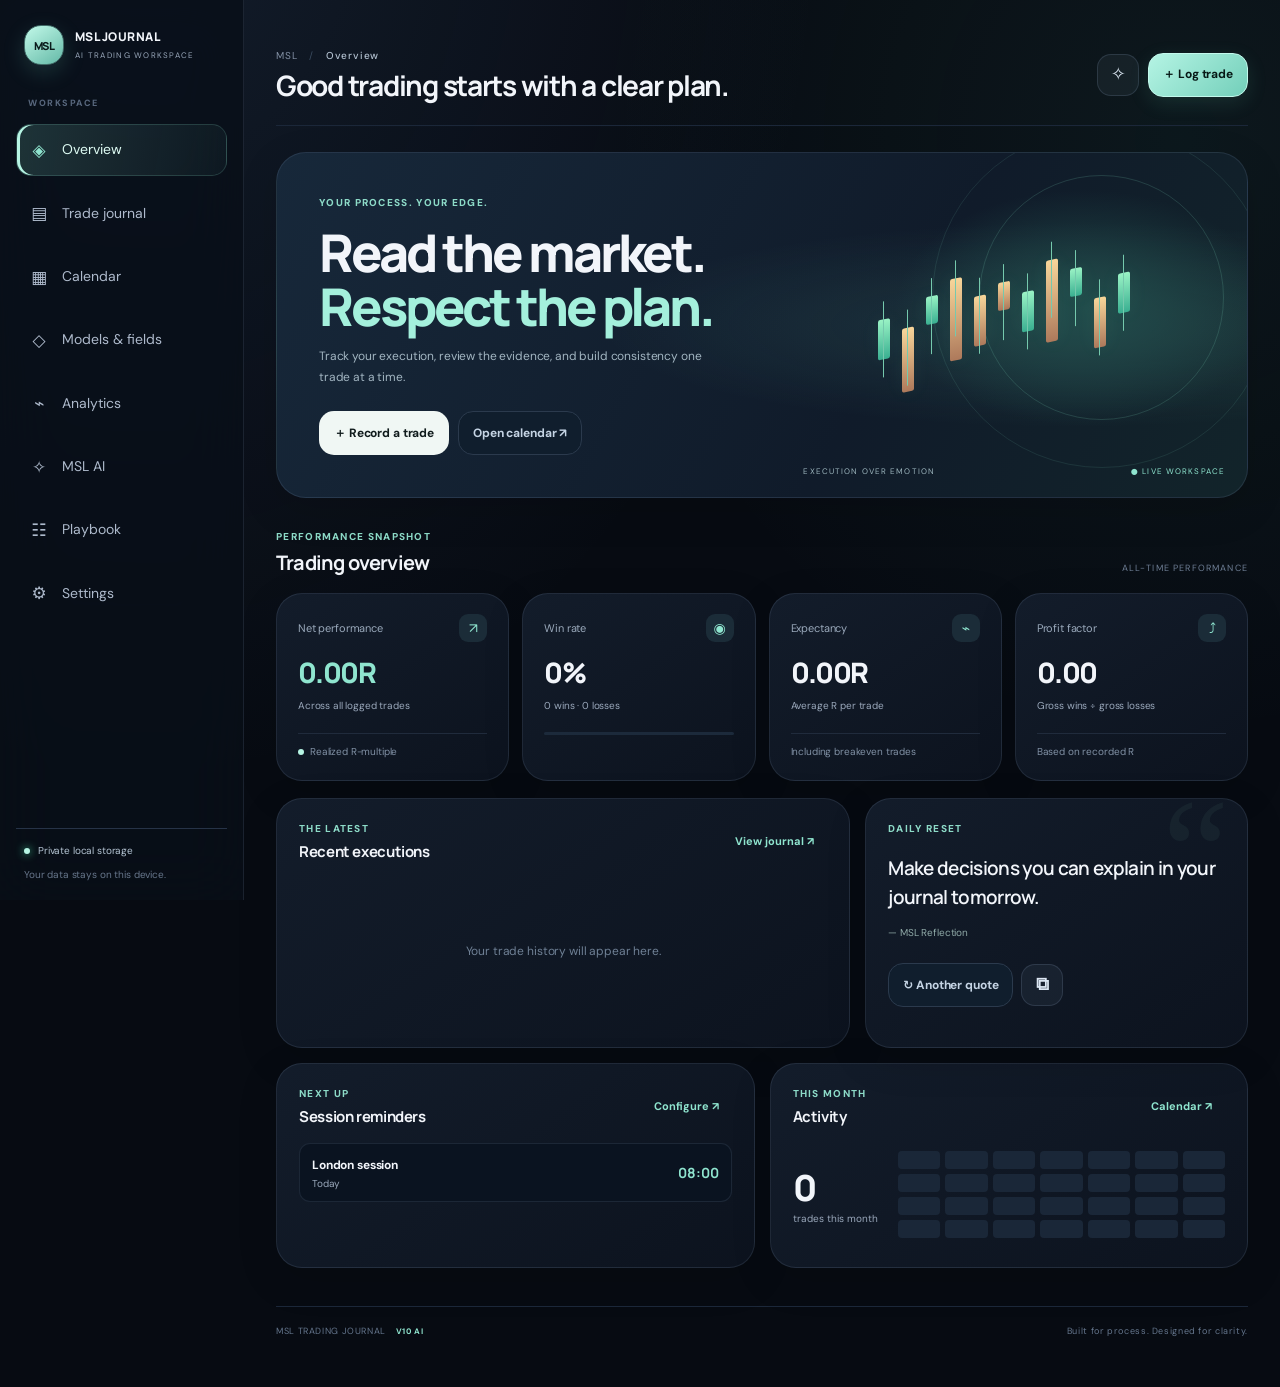
==== index.html @ 6a78cabe "Add files via upload" ====
<!doctype html><html lang="en"><head><meta charset="utf-8"><meta name="viewport" content="width=device-width,initial-scale=1,viewport-fit=cover"><meta name="theme-color" content="#080d18"><meta name="description" content="MSL Trading Journal V10 Premium — a private, local-first trading workspace with an optional AI coach."><link rel="manifest" href="manifest.webmanifest"><link rel="icon" href="assets/icon.svg"><link rel="stylesheet" href="styles.css"><title>MSL Trading Journal V10 Premium</title></head><body>
<div id="splash" class="splash"><div class="splash-logo">MSL<span>✦</span></div><div class="splash-line"></div><p>TRADING JOURNAL · V10 PREMIUM</p></div><div id="toast" class="toast"></div>
<div class="app-shell"><aside class="sidebar"><a class="brand" href="#dashboard"><span class="brand-icon">MSL</span><span><b>MSL JOURNAL</b><small>AI TRADING WORKSPACE</small></span></a><div class="side-label">WORKSPACE</div><nav id="nav"><button class="nav-item active" data-page="dashboard"><i>◈</i>Overview</button><button class="nav-item" data-page="journal"><i>▤</i>Trade journal</button><button class="nav-item" data-page="calendar"><i>▦</i>Calendar</button><button class="nav-item" data-page="models"><i>◇</i>Models & fields</button><button class="nav-item" data-page="analytics"><i>⌁</i>Analytics</button><button class="nav-item" data-page="ai"><i>✧</i>MSL AI</button><button class="nav-item" data-page="playbook"><i>☷</i>Playbook</button><button class="nav-item" data-page="settings"><i>⚙</i>Settings</button></nav><div class="sidebar-bottom"><div class="local-badge"><span></span> Private local storage</div><p>Your data stays on this device.</p></div></aside>
<main class="main"><header class="topbar"><div><div class="breadcrumb">MSL <span>/</span> <b id="crumb">Overview</b></div><h1 id="pageTitle">Good trading starts with a clear plan.</h1></div><div class="top-actions"><button class="icon-button" id="quoteButton" title="New quote">✧</button><button class="button primary" id="quickAdd">＋ <span>Log trade</span></button></div></header>
<section id="page-dashboard" class="page active"><div class="welcome-card"><div class="welcome-copy"><span class="kicker">YOUR PROCESS. YOUR EDGE.</span><h2>Read the market.<br><em>Respect the plan.</em></h2><p>Track your execution, review the evidence, and build consistency one trade at a time.</p><div class="welcome-actions"><button class="button light" id="heroAdd">＋ Record a trade</button><button class="button subtle" data-goto="calendar">Open calendar ↗</button></div></div><div class="welcome-art"><div class="orbit orbit-a"></div><div class="orbit orbit-b"></div><div class="candles"><i></i><i></i><i></i><i></i><i></i><i></i><i></i><i></i><i></i><i></i><i></i></div><div class="art-caption">EXECUTION OVER EMOTION <span>● LIVE WORKSPACE</span></div></div></div>
<div class="section-title"><div><span class="kicker">PERFORMANCE SNAPSHOT</span><h2>Trading overview</h2></div><span class="period-label" id="periodLabel">ALL-TIME PERFORMANCE</span></div><div class="stats-grid"><article class="stat-card"><div class="stat-top"><span>Net performance</span><span class="stat-icon">↗</span></div><strong id="netR">0.00R</strong><small id="netSub">Across all logged trades</small><div class="stat-foot"><span class="dot green"></span> Realized R-multiple</div></article><article class="stat-card"><div class="stat-top"><span>Win rate</span><span class="stat-icon">◉</span></div><strong id="winRate">0%</strong><small id="winSub">0 wins · 0 losses</small><div class="progress"><i id="winProgress"></i></div></article><article class="stat-card"><div class="stat-top"><span>Expectancy</span><span class="stat-icon">⌁</span></div><strong id="expectancy">0.00R</strong><small>Average R per trade</small><div class="stat-foot">Including breakeven trades</div></article><article class="stat-card"><div class="stat-top"><span>Profit factor</span><span class="stat-icon">⤴</span></div><strong id="profitFactor">0.00</strong><small>Gross wins ÷ gross losses</small><div class="stat-foot">Based on recorded R</div></article></div>
<div class="dashboard-grid"><article class="card recent-card"><div class="card-heading"><div><span class="kicker">THE LATEST</span><h3>Recent executions</h3></div><button class="text-button" data-goto="journal">View journal ↗</button></div><div id="recentTrades" class="recent-list empty-state">Your trade history will appear here.</div></article><article class="card quote-card"><div class="quote-glyph">“</div><span class="kicker">DAILY RESET</span><blockquote id="quoteText">Discipline is choosing what matters most over what feels good now.</blockquote><p id="quoteSource">— MSL Journal</p><div class="quote-controls"><button class="button subtle" id="nextQuote">↻ Another quote</button><button class="icon-button" id="copyQuote" title="Copy quote">⧉</button></div></article></div>
<div class="dashboard-grid lower-grid"><article class="card"><div class="card-heading"><div><span class="kicker">NEXT UP</span><h3>Session reminders</h3></div><button class="text-button" data-goto="settings">Configure ↗</button></div><div id="sessionPreview" class="session-preview"></div></article><article class="card"><div class="card-heading"><div><span class="kicker">THIS MONTH</span><h3>Activity</h3></div><button class="text-button" data-goto="calendar">Calendar ↗</button></div><div id="monthActivity" class="month-activity"></div></article></div></section>
<section id="page-journal" class="page"><div class="page-intro"><div><span class="kicker">TRADE DATABASE</span><h2>Trade journal</h2><p>Every execution is evidence. Capture the setup, process, and outcome.</p></div><button class="button primary" id="newTrade">＋ New trade</button></div><div class="toolbar"><div class="search-box">⌕ <input id="searchTrades" placeholder="Search symbol, setup, notes…"></div><select id="filterResult"><option value="">All outcomes</option><option>Win</option><option>Loss</option><option>BE</option></select><select id="filterSetup"><option value="">All setups</option><option>Reversal</option><option>Continuation</option></select><button class="button secondary" id="exportBtn">⇩ Export</button></div><div class="table-shell"><table><thead><tr><th>Date</th><th>Symbol</th><th>Side</th><th>Setup</th><th>Session</th><th>Outcome</th><th>R multiple</th><th></th></tr></thead><tbody id="tradeRows"></tbody></table><div id="journalEmpty" class="empty-block hidden"><div>▤</div><h3>No trades found</h3><p>Log your first trade or adjust your filters.</p></div></div></section>
<section id="page-calendar" class="page"><div class="page-intro"><div><span class="kicker">CONSISTENCY TRACKER</span><h2>Trading calendar</h2><p>Tap any date to review its trades or add a new entry.</p></div><button class="button primary" id="calendarAdd">＋ Add trade</button></div><div class="calendar-layout"><article class="card calendar-card"><div class="calendar-top"><button class="icon-button" id="prevMonth">‹</button><div><h3 id="calendarMonth">Month Year</h3><button class="text-button" id="todayBtn">Jump to today</button></div><button class="icon-button" id="nextMonth">›</button></div><div class="calendar-grid weekdays"><span>MON</span><span>TUE</span><span>WED</span><span>THU</span><span>FRI</span><span>SAT</span><span>SUN</span></div><div id="calendarDays" class="calendar-grid days"></div><div class="calendar-legend"><span><i class="legend-dot green"></i> Profitable day</span><span><i class="legend-dot red"></i> Losing day</span><span><i class="legend-dot blue"></i> Trade logged</span></div></article><article class="card selected-day-card"><span class="kicker">DAY REVIEW</span><h3 id="selectedDateTitle">Select a date</h3><p class="muted" id="selectedDateSummary">Choose a day on the calendar to see activity.</p><div id="dayTrades" class="day-trades"></div><button class="button secondary full" id="addSelectedDate">＋ Log trade for this day</button></article></div></section>
<section id="page-models" class="page"><div class="page-intro"><div><span class="kicker">YOUR RULES, YOUR WAY</span><h2>Models & custom fields</h2><p>Build trading models and define exactly what you want to record in every journal entry.</p></div><button class="button primary" id="newModel">＋ New model</button></div><div class="two-col"><article class="card"><div class="card-heading"><div><span class="kicker">EXECUTION FRAMEWORKS</span><h3>My models</h3></div></div><div id="modelsList" class="models-list"></div></article><article class="card"><div class="card-heading"><div><span class="kicker">JOURNAL BUILDER</span><h3>Custom properties</h3></div><button class="button secondary" id="addField">＋ Add field</button></div><p class="muted">Create properties such as liquidity sweep, entry model, displacement, MSS, or any metric you track. Choose text, number, or both.</p><div id="customFields" class="custom-fields"></div><div class="builder-note">Changes appear in the trade form. Existing custom values are kept with their trade.</div></article></div></section>
<section id="page-analytics" class="page"><div class="page-intro"><div><span class="kicker">MEASURE THE EDGE</span><h2>Performance analytics</h2><p>Review results by setup and liquidity condition. Journal data is only as reliable as the inputs.</p></div></div><div class="stats-grid analytics-grid"><article class="stat-card"><span>Trades logged</span><strong id="aTrades">0</strong><small>Total sample size</small></article><article class="stat-card"><span>Average winner</span><strong id="aAvgWin">0.00R</strong><small>Winning trades only</small></article><article class="stat-card"><span>Average loser</span><strong id="aAvgLoss">0.00R</strong><small>Losses only</small></article><article class="stat-card"><span>Best session</span><strong id="aBestSession">—</strong><small>By net R</small></article></div><div class="two-col"><article class="card"><div class="card-heading"><h3>Net R by setup</h3></div><div id="setupPerformance" class="metrics"></div></article><article class="card"><div class="card-heading"><h3>Net R by session</h3></div><div id="sessionPerformance" class="metrics"></div></article></div><article class="card"><div class="card-heading"><h3>Recent trade outcomes</h3></div><div id="outcomeBars" class="outcome-bars"></div></article></section>
<section id="page-ai" class="page"><div class="page-intro"><div><span class="kicker">YOUR PERSONAL TRADING INTELLIGENCE</span><h2>MSL AI Studio</h2><p>Ask questions about your recorded trades, process, and liquidity-trading rules.</p></div><span class="ai-status" id="aiStatus">AI setup required</span></div><div class="ai-layout"><article class="card ai-chat-card"><div class="ai-fullscreen-banner"><span><b>MSL AI Workspace</b><small>Full-screen AI workspace · Tap × or press Esc to exit</small></span><button class="icon-button" id="aiExitFullscreen" type="button" aria-label="Exit full screen">×</button></div><div class="ai-chat-head"><div class="ai-avatar">MSL<span>AI</span></div><div><h3>Trading intelligence</h3><p class="muted">Journal-aware · Liquidity methodology · Evidence-first</p></div><div class="ai-head-actions"><button class="text-button" id="clearAiChat">Clear chat</button><button class="button secondary ai-fullscreen-toggle" id="aiFullscreen" type="button" aria-pressed="false">⛶ Open full screen</button></div></div><div id="aiMessages" class="ai-messages"><div class="ai-message assistant"><b>MSL AI</b><p>I can review your recorded trades, look for recurring execution patterns, and help you assess whether your journal matches your playbook. I will distinguish evidence from assumptions and will not promise profitable trades.</p></div></div><div class="ai-suggestions"><button class="ai-prompt">Analyze my trading performance</button><button class="ai-prompt">Review my liquidity setups</button><button class="ai-prompt">Find my recurring mistakes</button><button class="ai-prompt">Create my weekly review</button></div><form id="aiForm" class="ai-composer"><textarea id="aiInput" rows="2" maxlength="2500" placeholder="Ask MSL AI about your trading journal…" required></textarea><button class="button primary" id="aiSend" type="submit">Send ↗</button></form><p class="helper-text">Your trade records are sent to the configured AI service only when you submit a question. Avoid including passwords, account credentials, or other sensitive information.</p></article><aside class="card ai-side-card"><span class="kicker">YOUR DATA</span><h3>Journal context</h3><div class="ai-context-stat"><span>Recorded trades</span><b id="aiTradeCount">0</b></div><div class="ai-context-stat"><span>Reversal trades</span><b id="aiReversalCount">0</b></div><div class="ai-context-stat"><span>Continuation trades</span><b id="aiContinuationCount">0</b></div><div class="ai-context-stat"><span>Playbook</span><b id="aiPlaybookStatus">Not defined</b></div><div class="divider"></div><span class="kicker">QUICK ANALYSIS</span><button class="button secondary full ai-action" data-ai-action="weekly">Generate weekly review</button><button class="button secondary full ai-action" data-ai-action="rules">Check rule adherence</button><button class="button secondary full ai-action" data-ai-action="sessions">Compare sessions</button><div class="ai-notice"><b>Important</b><p>AI insights are based on what you recorded and can be wrong. Use them for review and education, not as guaranteed trade signals or financial advice.</p></div></aside></div></section><section id="page-playbook" class="page"><div class="page-intro"><div><span class="kicker">THE RULES YOU FOLLOW</span><h2>Trading playbook</h2><p>Keep your decision framework visible before the next setup appears.</p></div><button class="button primary" id="savePlaybook">Save playbook</button></div><article class="card playbook-card"><label>Core model<textarea id="pbCore" placeholder="Liquidity sweep → displacement → MSS → retracement → execution → next meaningful liquidity."></textarea></label><div class="two-col"><label>Reversal rules<textarea id="pbRev" placeholder="Conditions that must be true before a reversal entry."></textarea></label><label>Continuation rules<textarea id="pbCont" placeholder="Trend context, pullback zone, required sweep and confirmation."></textarea></label></div><div class="two-col"><label>Entry filters<textarea id="pbEntry" placeholder="Premium/discount, OB/FVG, session, confluence…"></textarea></label><label>Invalidation & targets<textarea id="pbRisk" placeholder="Invalidation level, risk, liquidity target and exit rules."></textarea></label></div></article></section>
<section id="page-settings" class="page"><div class="page-intro"><div><span class="kicker">PERSONAL WORKSPACE</span><h2>Settings & reminders</h2><p>Customize session times, notifications, appearance, and your local data.</p></div></div><div class="settings-grid"><article class="card"><div class="card-heading"><div><span class="kicker">SESSION ALARMS</span><h3>Market session reminders</h3></div><span class="setting-icon">◷</span></div><p class="muted">Set the time you personally use for each session. Times use your device's local timezone.</p><div id="alarmSettings" class="alarm-settings"></div><div class="settings-actions"><button class="button primary" id="saveAlarms">Save session times</button><button class="button secondary" id="enableNotifications">Enable notifications</button></div><p class="helper-text" id="notificationStatus">Notifications are not enabled.</p><div class="divider"></div><label>Quote reminder frequency<select id="quoteFrequency"><option value="30">Every 30 minutes while open</option><option value="60">Every hour while open</option><option value="120">Every 2 hours while open</option><option value="240">Every 4 hours while open</option><option value="0">Only at session alarms</option></select></label><label class="toggle-row"><span><b>Motivational quote notifications</b><small>Bible verses and life / discipline quotes</small></span><input type="checkbox" id="quoteNotifications"></label><p class="helper-text">The app includes a pool of 100+ quotes. To avoid flooding your phone, notifications are controlled by your frequency setting, not sent 100 times per day.</p></article><article class="card"><div class="card-heading"><div><span class="kicker">DATA CONTROL</span><h3>Backup & privacy</h3></div><span class="setting-icon">⬡</span></div><div class="privacy-banner"><b>Local-first by design</b><p>Your journal is saved in this browser on this device. There is no Supabase connection, account, or login in V10.</p></div><button class="button secondary full spaced" id="backupBtn">⇩ Download full backup</button><label class="button secondary full import-button">⇧ Restore from backup<input type="file" id="restoreFile" accept="application/json"></label><button class="button secondary full spaced" id="requestPersistent">Protect local storage</button><div class="divider"></div><label>Display name<input id="displayName" placeholder="Trader"></label><label>Default market<input id="defaultMarket" placeholder="Forex / Crypto / Metals"></label><button class="button primary" id="saveProfile">Save preferences</button><div class="divider"></div><button class="button danger full" id="clearData">Clear all journal data</button><p class="helper-text">Clearing data is permanent. Download a backup first if you need to keep your history.</p></article></div></section>
<footer class="footer"><span>MSL TRADING JOURNAL <b>V10 AI</b></span><span>Built for process. Designed for clarity.</span></footer></main></div>
<div id="tradeModal" class="modal hidden"><div class="modal-panel modal-wide"><div class="modal-head"><div><span class="kicker">EXECUTION RECORD</span><h2 id="tradeModalTitle">Log a trade</h2></div><button class="icon-button close-modal">×</button></div><form id="tradeForm"><input type="hidden" id="tradeId"><div class="form-grid"><label>Date & time<input type="datetime-local" id="tDate" required></label><label>Symbol / pair<input id="tPair" placeholder="EURUSD, XAUUSD, ETHUSDT" required></label><label>Direction<select id="tDirection"><option>Long</option><option>Short</option></select></label><label>Setup type<select id="tSetup"><option>Reversal</option><option>Continuation</option><option>Breakout</option><option>Other</option></select></label><label>Session<select id="tSession"><option>London</option><option>New York</option><option>Asia</option><option>Overlap</option><option>Other</option></select></label><label>Outcome<select id="tResult"><option>Win</option><option>Loss</option><option>BE</option></select></label><label>R multiple<input type="number" id="tR" step="0.01" value="0" required></label><label>Risk (R)<input type="number" id="tRisk" step="0.1" min="0" value="1"></label><label class="span2">Model used<input id="tModel" placeholder="e.g. London liquidity reversal"></label><div id="customTradeFields" class="custom-trade-fields span2"></div><label class="span2">Trade screenshot / chart image<input type="file" id="tImageFile" accept="image/*" capture="environment"><small>Choose an image from your phone. Large images are resized before saving.</small></label><div id="imagePreview" class="image-preview span2"></div><label class="span2">Execution notes<textarea id="tNotes" placeholder="Why this setup? What confirmed it? What did you learn?"></textarea></label><div class="form-actions span2"><button type="button" class="button secondary close-modal">Cancel</button><button class="button primary">Save trade</button></div></div></form></div></div>
<div id="modelModal" class="modal hidden"><div class="modal-panel"><div class="modal-head"><div><span class="kicker">MODEL BUILDER</span><h2 id="modelModalTitle">New model</h2></div><button class="icon-button close-model">×</button></div><form id="modelForm" class="form-grid"><input type="hidden" id="modelId"><label>Name<input id="modelName" required placeholder="London liquidity reversal"></label><label>Type<select id="modelType"><option>Reversal</option><option>Continuation</option><option>Both</option></select></label><label class="span2">Entry conditions<textarea id="modelEntry" placeholder="Sweep, displacement, MSS, retracement…"></textarea></label><label class="span2">Risk & targets<textarea id="modelRisk" placeholder="Invalidation and next meaningful liquidity."></textarea></label><div class="form-actions span2"><button type="button" class="button secondary close-model">Cancel</button><button class="button primary">Save model</button></div></form></div></div>
<div id="fieldModal" class="modal hidden"><div class="modal-panel"><div class="modal-head"><div><span class="kicker">PROPERTY DESIGNER</span><h2 id="fieldModalTitle">Create property</h2></div><button class="icon-button close-field">×</button></div><form id="fieldForm" class="form-grid"><input type="hidden" id="fieldId"><label class="span2">Property name<input id="fieldName" required placeholder="Liquidity sweep"></label><label>Input type<select id="fieldType"><option value="text">Text</option><option value="number">Number</option><option value="both">Text + number</option></select></label><label>Required<select id="fieldRequired"><option value="no">Optional</option><option value="yes">Required</option></select></label><label class="span2">Hint / example<input id="fieldHint" placeholder="e.g. PDL, PDH, BSL, SSL"></label><label class="span2">Options (optional, comma-separated)<input id="fieldOptions" placeholder="PDH, PDL, BSL, SSL"></label><div class="form-actions span2"><button type="button" class="button secondary close-field">Cancel</button><button class="button primary">Save property</button></div></form></div></div>
<script src="app.js"></script></body></html>
---- styles.css ----
@import url('https://fonts.googleapis.com/css2?family=DM+Sans:wght@400;500;600;700&family=Manrope:wght@400;500;600;700;800&display=swap');
:root{--bg:#080d18;--panel:#0e1524;--panel2:#111c2d;--line:#202c40;--text:#eef3fb;--muted:#8795aa;--mint:#8df0c0;--mint2:#47dca0;--blue:#8ebeff;--red:#ff8294;--amber:#f5cc79;--r:18px}*{box-sizing:border-box}html{scroll-behavior:smooth}body{margin:0;background:radial-gradient(ellipse at 65% -20%,#1b3450 0,transparent 34%),var(--bg);color:var(--text);font:14px/1.55 'DM Sans',system-ui,sans-serif}button,input,select,textarea{font:inherit}button{cursor:pointer}button:focus-visible,input:focus-visible,select:focus-visible,textarea:focus-visible{outline:2px solid var(--mint);outline-offset:2px}.hidden{display:none!important}.muted,small,.helper-text{color:var(--muted)}.kicker{display:block;font-size:10px;letter-spacing:.17em;color:var(--mint);font-weight:800}.splash{position:fixed;inset:0;z-index:100;background:#080d18;display:flex;align-items:center;justify-content:center;flex-direction:column;transition:opacity .55s,visibility .55s}.splash.done{opacity:0;visibility:hidden}.splash-logo{font:800 36px Manrope,sans-serif;letter-spacing:-.09em;animation:rise .8s ease both}.splash-logo span{color:var(--mint);font-size:17px;vertical-align:top;margin-left:5px}.splash-line{width:140px;height:2px;background:#1d2c40;margin:22px 0;overflow:hidden}.splash-line:after{content:'';display:block;height:100%;width:45%;background:var(--mint);animation:loadline 1.2s ease-in-out infinite}.splash p{font-size:9px;letter-spacing:.22em;color:var(--muted)}@keyframes rise{from{opacity:0;transform:translateY(12px);letter-spacing:.08em}to{opacity:1;transform:none}}@keyframes loadline{from{transform:translateX(-110%)}to{transform:translateX(330%)}}.app-shell{min-height:100vh}.sidebar{position:fixed;inset:0 auto 0 0;width:244px;padding:25px 16px 18px;background:#090f1b;border-right:1px solid #1a2638;display:flex;flex-direction:column;z-index:20}.brand{display:flex;align-items:center;gap:11px;padding:0 8px 32px;color:inherit;text-decoration:none}.brand-icon{height:40px;width:40px;border:1px solid #426c68;border-radius:13px;display:grid;place-items:center;font:800 11px Manrope;letter-spacing:-.06em;color:var(--mint);background:linear-gradient(145deg,#1b3437,#0b1924);box-shadow:0 5px 25px #65dcb215}.brand b{font:800 12px Manrope;letter-spacing:.04em;display:block}.brand small{display:block;font-size:8px;letter-spacing:.16em;margin-top:4px}.side-label{font-size:9px;letter-spacing:.17em;color:#58677d;padding:0 12px 10px;font-weight:800}nav{display:grid;gap:5px}.nav-item{border:1px solid transparent;background:none;color:#8e9bb0;display:flex;align-items:center;gap:13px;text-align:left;padding:12px;border-radius:12px;transition:.2s}.nav-item i{font-style:normal;font-size:17px;width:20px;text-align:center}.nav-item:hover{background:#111d2d;color:#eaf5f3}.nav-item.active{background:linear-gradient(100deg,#172b31,#121f2e);border-color:#2a4549;color:var(--mint);box-shadow:inset 3px 0 var(--mint2)}.sidebar-bottom{margin-top:auto;padding:14px 8px 0;border-top:1px solid var(--line)}.local-badge{display:flex;align-items:center;gap:8px;font-size:10px;color:#b6c6d5}.local-badge span{width:6px;height:6px;background:var(--mint2);border-radius:50%;box-shadow:0 0 9px #47dca0}.sidebar-bottom p{font-size:10px;color:#68778c;margin:8px 0 0}.main{margin-left:244px;padding:0 32px 30px;max-width:1700px}.topbar{min-height:102px;display:flex;align-items:center;justify-content:space-between;gap:15px;border-bottom:1px solid #1b2739;margin-bottom:26px}.breadcrumb{font-size:10px;color:#6d7c91;letter-spacing:.08em;margin-bottom:6px}.breadcrumb span{padding:0 8px;color:#3b4c61}.breadcrumb b{color:#b4c2d1;font-weight:500}.topbar h1{font:700 19px Manrope;margin:0;letter-spacing:-.035em}.top-actions{display:flex;gap:9px;align-items:center}.button,.icon-button,.text-button{border:1px solid transparent;border-radius:11px;padding:10px 14px;font-weight:700;font-size:12px;transition:transform .15s,border-color .15s,background .15s}.button:hover,.icon-button:hover{transform:translateY(-1px)}.primary{background:var(--mint);color:#071610;box-shadow:0 5px 20px #8df0c014}.primary:hover{background:#a5f5d0}.secondary{background:#121e2e;border-color:#29374c;color:#d9e4f0}.secondary:hover,.subtle:hover{border-color:#536a80}.light{background:#f0f7f4;color:#101b1c}.subtle{background:#101e2d;color:#c5d4e4;border-color:#2b3a4d}.danger{background:#351923;border-color:#63303c;color:#ff9eab}.icon-button{width:39px;height:39px;padding:0;background:#111b2b;border-color:#263448;color:#dce7f3;font-size:18px}.full{width:100%}.page{display:none;animation:pageIn .3s ease}.page.active{display:block}@keyframes pageIn{from{opacity:.5;transform:translateY(4px)}to{opacity:1;transform:none}}.welcome-card{min-height:284px;border:1px solid #2b414b;border-radius:24px;overflow:hidden;background:linear-gradient(110deg,#132b31 0%,#12202e 53%,#111a29 100%);display:flex;position:relative;margin-bottom:31px}.welcome-copy{position:relative;z-index:2;padding:31px 35px;width:57%}.welcome-copy h2{font:800 clamp(26px,3vw,39px)/1.13 Manrope;letter-spacing:-.06em;margin:15px 0 12px}.welcome-copy h2 em{font-style:normal;color:var(--mint)}.welcome-copy p{max-width:400px;color:#a2b5c1;font-size:12px;line-height:1.8}.welcome-actions{display:flex;gap:9px;margin-top:22px}.welcome-art{position:absolute;inset:0 0 0 52%;overflow:hidden;background:radial-gradient(ellipse at 65% 45%,#214c4b 0,transparent 44%)}.orbit{position:absolute;border:1px solid #81ddc01b;border-radius:50%;width:340px;height:340px;right:-25px;top:-25px}.orbit-b{width:245px;height:245px;top:22px;right:23px;border-color:#81ddc02c}.candles{position:absolute;inset:20px 20px 38px 0;display:flex;align-items:center;justify-content:center;gap:12px;transform:skewY(-11deg)}.candles i{display:block;width:12px;height:40px;background:linear-gradient(#9af3c5,#3aaf91);position:relative;border-radius:2px;box-shadow:0 0 20px #8df0c011}.candles i:before{content:'';position:absolute;left:5px;top:-18px;width:1px;height:76px;background:#75c9ad}.candles i:nth-child(2n){height:64px;transform:translateY(25px);background:linear-gradient(#f8d69a,#ad795b)}.candles i:nth-child(3n){height:28px;transform:translateY(-20px)}.candles i:nth-child(4n){height:82px;transform:translateY(-6px)}.candles i:nth-child(5n){height:50px;background:linear-gradient(#f8d69a,#ad795b)}.art-caption{position:absolute;bottom:19px;left:22px;right:22px;font-size:8px;letter-spacing:.14em;color:#9cb5bd;display:flex;justify-content:space-between}.art-caption span{color:var(--mint)}.section-title,.page-intro{display:flex;align-items:end;justify-content:space-between;gap:15px;margin-bottom:17px}.section-title h2,.page-intro h2{font:700 20px Manrope;letter-spacing:-.04em;margin:5px 0 0}.period-label{font-size:9px;letter-spacing:.13em;color:#6e7e94}.stats-grid{display:grid;grid-template-columns:repeat(4,minmax(0,1fr));gap:13px;margin-bottom:17px}.stat-card,.card{border:1px solid #202d40;background:linear-gradient(150deg,#101929,#0d1523);border-radius:var(--r)}.stat-card{padding:17px 18px;min-width:0}.stat-top{display:flex;justify-content:space-between;align-items:center;color:#9aa9bb;font-size:11px}.stat-icon{width:28px;height:28px;display:grid;place-items:center;border-radius:9px;background:#1b2c38;color:var(--mint);font-size:14px}.stat-card>strong{display:block;font:800 28px Manrope;letter-spacing:-.05em;margin:11px 0 3px;overflow:hidden;text-overflow:ellipsis}.stat-card small{font-size:10px}.stat-foot{margin-top:17px;padding-top:10px;border-top:1px solid #202b3c;color:#8191a5;font-size:10px;display:flex;align-items:center;gap:6px}.dot,.legend-dot{display:inline-block;width:6px;height:6px;border-radius:50%}.green{background:var(--mint2)}.red{background:var(--red)}.blue{background:var(--blue)}.progress{height:3px;background:#1c2a3b;border-radius:10px;margin-top:16px}.progress i{display:block;height:100%;width:0;background:var(--mint2);border-radius:10px}.dashboard-grid{display:grid;grid-template-columns:1.2fr .8fr;gap:15px;margin-bottom:15px}.lower-grid{grid-template-columns:1fr 1fr}.card{padding:20px;min-width:0}.card-heading{display:flex;align-items:center;justify-content:space-between;gap:10px;margin-bottom:16px}.card-heading h3,.card h3{font:700 15px Manrope;margin:5px 0 0;letter-spacing:-.025em}.text-button{padding:6px 0;background:none;color:var(--mint);font-size:11px}.recent-list{display:grid;gap:7px}.trade-mini{display:grid;grid-template-columns:1.1fr .8fr .7fr .55fr;align-items:center;gap:7px;padding:11px;background:#0a1320;border:1px solid #1a2738;border-radius:11px;font-size:11px}.trade-mini b{font-size:12px}.trade-mini small{font-size:10px}.win-text{color:var(--mint)}.loss-text{color:var(--red)}.be-text{color:var(--amber)}.empty-state{color:#6f8095;text-align:center;padding:32px 12px;font-size:12px}.quote-card{position:relative;overflow:hidden;background:radial-gradient(ellipse at 90% 5%,#2a4c3c 0,transparent 48%),linear-gradient(145deg,#142a2b,#101a29)}.quote-glyph{position:absolute;right:18px;top:-22px;font:150px Georgia;color:#8df0c00e;line-height:1}.quote-card blockquote{position:relative;font:600 19px/1.55 Manrope;letter-spacing:-.035em;margin:18px 0 12px;max-width:420px}.quote-card>p{font-size:10px;color:#8fa9a7}.quote-controls{display:flex;align-items:center;gap:8px;margin-top:23px}.session-preview{display:grid;gap:8px}.session-line{display:flex;align-items:center;justify-content:space-between;padding:10px 12px;border:1px solid #202c3e;background:#0a1320;border-radius:11px}.session-line b{font-size:12px}.session-line small{display:block;font-size:10px}.session-time{font:700 14px Manrope;color:var(--mint)}.month-activity{display:flex;align-items:center;gap:20px;min-height:102px}.activity-number{font:800 36px Manrope;letter-spacing:-.06em}.activity-number small{display:block;font:10px 'DM Sans';letter-spacing:0;color:var(--muted)}.activity-days{display:grid;grid-template-columns:repeat(7,1fr);gap:5px;flex:1}.activity-days i{height:18px;border-radius:4px;background:#1a2738}.activity-days i.has{background:#387f70}.activity-days i.positive{background:#70d6a5}.activity-days i.negative{background:#9e5364}.page-intro{align-items:center;margin:2px 0 22px}.page-intro p{font-size:12px;color:var(--muted);margin:6px 0 0}.toolbar{display:flex;gap:9px;margin-bottom:14px}.search-box{display:flex;align-items:center;gap:9px;padding:0 13px;flex:1;min-width:160px;background:#0e1725;border:1px solid #263347;border-radius:11px;color:#8292a8}.search-box input{background:transparent;border:0;outline:none;color:var(--text);padding:11px 0;min-width:0;width:100%}select,input,textarea{background:#0a1320;border:1px solid #263449;border-radius:10px;padding:10px 11px;color:var(--text);min-width:0}select{font-size:11px}.table-shell{background:#0e1624;border:1px solid #202d40;border-radius:15px;overflow:auto}table{width:100%;border-collapse:collapse;min-width:760px}th,td{text-align:left;padding:14px 15px;border-bottom:1px solid #1d293b;font-size:11px;white-space:nowrap}th{color:#77889e;text-transform:uppercase;letter-spacing:.1em;font-size:9px;font-weight:800}td{color:#c4d0df}tbody tr:last-child td{border-bottom:0}tbody tr:hover{background:#111e2e}.pill{display:inline-flex;align-items:center;padding:4px 8px;border-radius:7px;background:#152739;color:#c1d7ed;font-size:10px}.pill.win{background:#143329;color:var(--mint)}.pill.loss{background:#351c27;color:var(--red)}.pill.be{background:#302a1b;color:var(--amber)}.row-actions{display:flex;gap:6px}.mini-action{border:1px solid #2b3a50;background:#101d2d;color:#cbd8e7;border-radius:7px;padding:5px 8px;font-size:10px}.mini-action.delete{color:#ff98a7}.empty-block{text-align:center;padding:50px 15px;color:var(--muted)}.empty-block>div{font-size:27px;color:#718ba0}.empty-block h3{color:var(--text);margin:7px}.calendar-layout{display:grid;grid-template-columns:minmax(0,1.45fr) minmax(250px,.65fr);gap:15px}.calendar-top{display:flex;align-items:center;justify-content:space-between;text-align:center;margin-bottom:20px}.calendar-top h3{margin:0 0 4px;font:700 18px Manrope}.calendar-grid{display:grid;grid-template-columns:repeat(7,minmax(0,1fr));gap:5px}.weekdays{margin-bottom:8px}.weekdays span{text-align:center;font-size:9px;color:#6f8197;letter-spacing:.12em;padding:7px 0}.day-cell{position:relative;min-height:72px;text-align:left;padding:8px;border:1px solid #202d40;border-radius:10px;background:#0a1320;color:#cbd7e5;display:flex;flex-direction:column;justify-content:space-between}.day-cell:hover{border-color:#5c9e8b}.day-cell.outside{opacity:.35}.day-cell.today{border-color:#4b8879}.day-cell.selected{background:#18352f;border-color:var(--mint2);box-shadow:inset 0 0 0 1px #47dca04d}.day-num{font-size:11px;font-weight:700}.day-dot{height:4px;border-radius:4px;background:transparent;margin-top:6px}.day-cell.has-trades .day-dot{background:var(--blue)}.day-cell.positive .day-dot{background:var(--mint2)}.day-cell.negative .day-dot{background:var(--red)}.day-count{font-size:9px;color:#7f91a8}.calendar-legend{display:flex;gap:16px;flex-wrap:wrap;margin-top:17px;padding-top:13px;border-top:1px solid #202b3b}.calendar-legend span{font-size:10px;color:var(--muted);display:flex;align-items:center;gap:6px}.selected-day-card h3{font:700 18px Manrope;margin:8px 0}.selected-day-card>.muted{font-size:11px}.day-trades{display:grid;gap:8px;margin:18px 0;max-height:350px;overflow:auto}.day-trade{border:1px solid #263449;background:#0a1320;border-radius:11px;padding:11px}.day-trade-head{display:flex;justify-content:space-between;gap:8px;font-weight:700;font-size:12px}.day-trade p{margin:5px 0 0;color:var(--muted);font-size:10px}.models-list,.custom-fields{display:grid;gap:9px}.model-item,.field-item{padding:13px;border:1px solid #253247;background:#0a1320;border-radius:12px}.model-item-head,.field-item-head{display:flex;justify-content:space-between;gap:8px;align-items:start}.model-item h4{margin:0;font-size:12px}.model-item p{font-size:10px;color:var(--muted);white-space:pre-wrap;margin:8px 0}.model-tag{font-size:9px;color:var(--mint);background:#17322c;padding:4px 7px;border-radius:6px}.field-item{display:flex;align-items:center;justify-content:space-between;gap:10px}.field-item b{display:block;font-size:11px}.field-item small{font-size:10px}.field-actions{display:flex;gap:5px}.builder-note{padding:11px 12px;background:#13272a;border:1px solid #23443f;color:#a4c9bc;border-radius:10px;font-size:10px;margin-top:14px}.two-col{display:grid;grid-template-columns:1fr 1fr;gap:15px;margin-bottom:15px}.analytics-grid .stat-card{padding:20px}.analytics-grid .stat-card>strong{font-size:25px}.metrics{display:grid;gap:14px}.metric-row{display:grid;grid-template-columns:100px 1fr 60px;align-items:center;gap:10px;font-size:11px}.metric-bar{height:6px;background:#1c293b;border-radius:8px;overflow:hidden}.metric-bar i{display:block;height:100%;background:var(--mint2);border-radius:8px}.metric-value{text-align:right;font-weight:700}.outcome-bars{display:flex;gap:9px;align-items:end;height:110px;padding:12px 0 0}.outcome-bar{flex:1;display:flex;flex-direction:column;justify-content:end;align-items:center;gap:7px;height:100%}.outcome-bar i{display:block;width:min(40px,70%);min-height:3px;background:var(--mint2);border-radius:6px 6px 2px 2px}.outcome-bar.loss i{background:var(--red)}.outcome-bar span{font-size:9px;color:var(--muted)}.playbook-card label,.settings-grid label{display:flex;flex-direction:column;gap:7px;font-size:11px;color:#c0ccda;font-weight:700}.playbook-card textarea{min-height:120px;resize:vertical}.playbook-card>.two-col{margin-top:16px}.settings-grid{display:grid;grid-template-columns:1fr 1fr;gap:15px;align-items:start}.settings-grid .card-heading{margin-bottom:10px}.setting-icon{height:33px;width:33px;display:grid;place-items:center;background:#19322f;color:var(--mint);border-radius:10px}.alarm-settings{display:grid;gap:9px;margin:17px 0}.alarm-row{display:grid;grid-template-columns:1fr auto auto;align-items:center;gap:9px;padding:11px;border:1px solid #243248;background:#0a1320;border-radius:11px}.alarm-name b{display:block;font-size:11px}.alarm-name small{font-size:9px}.alarm-row input[type=time]{width:105px;padding:8px;font-size:11px}.toggle{appearance:none;width:34px;height:19px;border-radius:20px;background:#344256;position:relative;cursor:pointer;border:0;padding:0}.toggle:after{content:'';position:absolute;width:13px;height:13px;top:3px;left:3px;border-radius:50%;background:#eaf1f9;transition:.2s}.toggle:checked{background:#398f74}.toggle:checked:after{left:18px}.settings-actions{display:flex;gap:8px;flex-wrap:wrap}.helper-text{font-size:10px;line-height:1.65;margin:10px 0}.toggle-row{display:flex!important;align-items:center;justify-content:space-between;gap:10px;margin:15px 0}.toggle-row b{display:block;color:#dce6f2;font-size:11px}.toggle-row small{display:block;font-size:10px;font-weight:400;margin-top:3px}.toggle-row input{accent-color:var(--mint2);width:17px;height:17px}.divider{height:1px;background:#253145;margin:21px 0}.privacy-banner{padding:15px;background:#132a28;border:1px solid #2b4b43;border-radius:12px;margin:17px 0}.privacy-banner b{font-size:12px;color:var(--mint)}.privacy-banner p{font-size:11px;color:#a1b5b5;line-height:1.7;margin:6px 0 0}.spaced{margin-bottom:9px}.import-button{position:relative;display:block;text-align:center;cursor:pointer}.import-button input{position:absolute;inset:0;opacity:0;width:100%;cursor:pointer}.footer{border-top:1px solid #1c283a;margin-top:38px;padding:18px 0;display:flex;justify-content:space-between;gap:12px;color:#65768d;font-size:9px;letter-spacing:.07em}.footer b{color:var(--mint);font-size:8px;margin-left:7px}.modal{position:fixed;inset:0;z-index:50;background:#030711d9;backdrop-filter:blur(10px);display:grid;place-items:center;padding:16px}.modal-panel{width:min(610px,100%);max-height:94vh;overflow:auto;background:#101a2a;border:1px solid #314057;border-radius:20px;padding:23px;box-shadow:0 30px 100px #0009}.modal-wide{width:min(850px,100%)}.modal-head{display:flex;justify-content:space-between;align-items:start;margin-bottom:20px}.modal-head h2{font:700 20px Manrope;margin:4px 0}.form-grid{display:grid;grid-template-columns:1fr 1fr;gap:13px}.form-grid label{display:flex;flex-direction:column;gap:6px;color:#bdc9d8;font-size:11px;font-weight:700;min-width:0}.form-grid input,.form-grid select,.form-grid textarea{width:100%;font-weight:400}.form-grid textarea{min-height:90px}.span2{grid-column:span 2}.form-actions{display:flex;justify-content:flex-end;gap:8px;padding-top:5px}.custom-trade-fields{display:grid;grid-template-columns:1fr 1fr;gap:12px}.custom-field-control{display:flex;flex-direction:column;gap:6px}.custom-field-control label{font-size:11px}.custom-field-control input,.custom-field-control select{width:100%}.image-preview img{max-width:100%;max-height:210px;object-fit:contain;border-radius:10px;border:1px solid #2b3a50}.image-preview{display:flex;gap:10px;align-items:start;flex-wrap:wrap}.image-preview button{align-self:start}.toast{position:fixed;right:18px;bottom:20px;z-index:90;max-width:min(370px,calc(100% - 36px));padding:12px 16px;border-radius:12px;background:#182a36;border:1px solid #42635e;color:#eaf8f1;box-shadow:0 15px 40px #0006;opacity:0;transform:translateY(12px);transition:.2s;pointer-events:none;font-size:12px}.toast.show{opacity:1;transform:none}.danger{background:#371c26;color:#ff9eaa;border:1px solid #673340}.danger.full{width:100%}
@media(max-width:1100px){.main{padding:0 22px 28px}.sidebar{width:220px}.main{margin-left:220px}.stats-grid{grid-template-columns:repeat(2,minmax(0,1fr))}.dashboard-grid{grid-template-columns:1fr 1fr}.welcome-copy{width:66%}.welcome-art{left:57%}.calendar-layout{grid-template-columns:1fr}.selected-day-card{min-height:220px}}
@media(max-width:760px){.sidebar{inset:auto 0 0;height:72px;width:100%;padding:6px 5px;background:#080f1bee;backdrop-filter:blur(18px);border-right:0;border-top:1px solid #253247}.brand,.side-label,.sidebar-bottom{display:none}.sidebar nav{height:100%;display:grid;grid-template-columns:repeat(7,minmax(0,1fr));gap:2px}.nav-item{padding:5px 1px;display:flex;flex-direction:column;justify-content:center;align-items:center;gap:3px;border-radius:9px;font-size:10px}.nav-item i{font-size:17px}.nav-item.active{box-shadow:inset 0 -2px var(--mint2)}.main{margin:0;width:100%;padding:0 14px 95px}.topbar{min-height:82px;margin-bottom:20px}.topbar h1{font-size:16px;max-width:260px}.top-actions .icon-button{display:none}.top-actions .button{padding:10px}.top-actions .button span{display:none}.welcome-card{min-height:310px}.welcome-copy{width:100%;padding:24px 22px;align-self:flex-start}.welcome-copy h2{font-size:31px}.welcome-copy p{max-width:280px}.welcome-art{inset:40% 0 0 30%;opacity:.5}.welcome-actions{position:relative;z-index:3;flex-wrap:wrap}.section-title{align-items:start}.stats-grid{gap:9px}.stat-card{padding:14px}.stat-card>strong{font-size:24px}.dashboard-grid,.lower-grid,.two-col,.settings-grid{grid-template-columns:1fr}.card{padding:16px}.page-intro{align-items:start}.page-intro h2{font-size:19px}.page-intro p{max-width:300px}.toolbar{flex-wrap:wrap}.search-box{flex-basis:100%}.toolbar select{flex:1}.calendar-card{padding:12px}.calendar-grid{gap:3px}.day-cell{min-height:53px;padding:5px;border-radius:7px}.day-num{font-size:10px}.day-count{font-size:8px}.calendar-legend{gap:9px}.footer{flex-direction:column;gap:5px}.form-grid{grid-template-columns:1fr}.span2{grid-column:span 1}.custom-trade-fields{grid-template-columns:1fr}.modal{padding:7px}.modal-panel{padding:17px;max-height:96vh}.alarm-row{grid-template-columns:1fr auto auto}.alarm-row input[type=time]{width:95px}.settings-actions .button{flex:1}.metric-row{grid-template-columns:85px 1fr 54px}.trade-mini{grid-template-columns:1fr .8fr .55fr}.trade-mini small{display:none}}
@media(max-width:390px){.main{padding-left:9px;padding-right:9px}.welcome-copy h2{font-size:28px}.stat-card>strong{font-size:21px}.nav-item{font-size:9px}.nav-item i{font-size:15px}.day-cell{min-height:46px}.day-count{display:none}.page-intro .button{padding:9px;font-size:10px}.calendar-legend{font-size:9px}}

/* MSL AI Coach */
.ai-status{font-size:10px;padding:7px 10px;border:1px solid #6b5632;background:#2b2418;color:var(--amber);border-radius:999px;white-space:nowrap}.ai-layout{display:grid;grid-template-columns:minmax(0,1.6fr) minmax(230px,.7fr);gap:15px;align-items:start}.ai-chat-card{padding:0;overflow:hidden}.ai-chat-head{padding:18px 20px;border-bottom:1px solid var(--line);display:flex;align-items:center;gap:12px}.ai-chat-head h3{margin:0}.ai-chat-head p{font-size:10px;margin:4px 0 0}.ai-chat-head .text-button{margin-left:auto}.ai-avatar{width:42px;height:42px;border-radius:14px;background:linear-gradient(135deg,#1b4c42,#17263c);border:1px solid #38695a;color:var(--mint);display:grid;place-items:center;font:800 12px Manrope;position:relative}.ai-avatar span{position:absolute;right:-5px;bottom:-4px;background:var(--mint);color:#081710;font-size:7px;border-radius:5px;padding:2px 4px}.ai-messages{padding:18px;min-height:300px;max-height:55vh;overflow:auto;display:flex;flex-direction:column;gap:12px}.ai-message{max-width:95%;border:1px solid #26364a;background:#0a1320;border-radius:14px;padding:12px 14px;align-self:flex-start;white-space:pre-wrap;overflow-wrap:anywhere}.ai-message.user{align-self:flex-end;background:#142a2a;border-color:#315b50}.ai-message b{font-size:10px;color:var(--mint);letter-spacing:.04em}.ai-message p{font-size:12px;line-height:1.75;margin:6px 0 0}.ai-message.loading p:after{content:' …';animation:blink 1s infinite}@keyframes blink{50%{opacity:.25}}.ai-suggestions{display:flex;flex-wrap:wrap;gap:7px;padding:0 18px 13px}.ai-prompt{border:1px solid #2a3a4f;background:#101d2d;color:#b9c9da;border-radius:999px;padding:7px 10px;font-size:10px}.ai-prompt:hover{border-color:#70cba8;color:var(--mint)}.ai-composer{display:flex;gap:9px;align-items:end;padding:14px 18px;background:#0a1220;border-top:1px solid var(--line)}.ai-composer textarea{flex:1;min-width:0;resize:vertical;min-height:52px;max-height:150px;background:#101a2a;border:1px solid #2b3a50;border-radius:12px;color:var(--text);padding:12px;font:12px/1.6 'DM Sans',sans-serif}.ai-composer button{height:43px}.ai-chat-card>.helper-text{padding:0 18px 15px;margin:0}.ai-side-card h3{margin:5px 0 15px}.ai-context-stat{display:flex;justify-content:space-between;align-items:center;padding:11px 0;border-bottom:1px solid #202c3e;font-size:11px;color:#a7b5c6}.ai-context-stat b{color:#e8f1fa}.ai-action{margin:0 0 8px}.ai-notice{background:#2a2419;border:1px solid #51432a;border-radius:12px;padding:12px;margin-top:17px}.ai-notice b{color:var(--amber);font-size:11px}.ai-notice p{color:#c3b69d;font-size:10px;line-height:1.7;margin:5px 0 0}.ai-error{color:#ffadb7}.ai-empty{color:var(--muted);font-size:11px}@media(max-width:900px){.ai-layout{grid-template-columns:1fr}.ai-side-card{order:-1}.ai-messages{max-height:45vh}}@media(max-width:760px){.sidebar nav{grid-template-columns:repeat(8,minmax(0,1fr))}.nav-item{font-size:9px}.nav-item i{font-size:15px}.ai-chat-head{padding:13px;gap:9px}.ai-chat-head p{max-width:150px}.ai-messages{padding:12px;min-height:250px}.ai-composer{padding:11px}.ai-suggestions{padding:0 11px 11px}.ai-prompt{font-size:9px;padding:6px 8px}}

/* V10.1 AI workspace polish + full-screen focus mode */
.ai-head-actions{margin-left:auto;display:flex;align-items:center;gap:8px}.ai-fullscreen-toggle{white-space:nowrap;padding:9px 12px;font-size:11px}.ai-fullscreen-banner{display:none}.ai-fullscreen-active{overflow:hidden!important}.page.ai-fullscreen{display:block!important;position:fixed!important;inset:0!important;z-index:1000!important;overflow-y:auto!important;overscroll-behavior:contain;background:radial-gradient(ellipse at 12% 0%,#15352f 0,transparent 36%),#080d18!important;padding:clamp(12px,2.4vw,30px)!important;margin:0!important;width:100vw!important;height:100dvh!important;box-sizing:border-box!important}.ai-fullscreen .page-intro{max-width:1500px;margin:0 auto 18px}.ai-fullscreen .ai-layout{max-width:1500px;margin:0 auto;grid-template-columns:minmax(0,1fr) 300px;min-height:calc(100dvh - 145px);align-items:stretch}.ai-fullscreen .ai-chat-card{display:flex;flex-direction:column;min-height:0}.ai-fullscreen .ai-fullscreen-banner{display:flex;justify-content:space-between;align-items:center;gap:12px;padding:12px 18px;border-bottom:1px solid var(--line);background:linear-gradient(100deg,#132b29,#101a2a)}.ai-fullscreen-banner b,.ai-fullscreen-banner small{display:block}.ai-fullscreen-banner b{font-size:13px;color:var(--mint)}.ai-fullscreen-banner small{font-size:10px;color:var(--muted);margin-top:4px}.ai-fullscreen .ai-messages{flex:1;min-height:220px;max-height:none;overflow-y:auto;padding:clamp(14px,2vw,26px)}.ai-fullscreen .ai-message{max-width:min(900px,94%);padding:14px 17px;border-radius:16px}.ai-fullscreen .ai-message p{font-size:13px;line-height:1.85}.ai-fullscreen .ai-composer{position:sticky;bottom:0;z-index:2;padding:14px 18px calc(14px + env(safe-area-inset-bottom));background:#0a1220f5;backdrop-filter:blur(16px)}.ai-fullscreen .ai-composer textarea{font-size:14px;min-height:58px}.ai-fullscreen .ai-side-card{align-self:start;position:sticky;top:0}.ai-fullscreen .helper-text{padding-bottom:14px}.ai-fullscreen .ai-suggestions{padding-top:12px}.ai-prompt{transition:background .15s,border-color .15s,transform .15s}.ai-prompt:active{transform:scale(.98)}.ai-composer textarea:focus{outline:none;border-color:var(--mint);box-shadow:0 0 0 3px #65d6ad1c}.ai-send:disabled{opacity:.65;cursor:wait}@media(max-width:900px){.ai-fullscreen .ai-layout{grid-template-columns:1fr;min-height:0}.ai-fullscreen .ai-side-card{position:static;order:0}.ai-fullscreen .ai-messages{min-height:38dvh;max-height:none}.ai-fullscreen .ai-chat-card{min-height:68dvh}}@media(max-width:760px){.ai-head-actions{gap:5px}.ai-head-actions .text-button{font-size:10px}.ai-fullscreen-toggle{padding:8px 9px;font-size:10px}.ai-fullscreen .page-intro{padding-top:3px}.ai-fullscreen .page-intro .ai-status{display:none}.ai-fullscreen .ai-layout{gap:10px}.ai-fullscreen .ai-chat-head{flex-wrap:wrap}.ai-fullscreen .ai-chat-head p{max-width:210px}.ai-fullscreen .ai-messages{min-height:40dvh;padding:12px}.ai-fullscreen .ai-composer{gap:7px;padding:10px 10px calc(10px + env(safe-area-inset-bottom))}.ai-fullscreen .ai-composer button{min-width:68px}.ai-fullscreen .ai-message{max-width:97%;padding:11px 12px}.ai-fullscreen .ai-message p{font-size:12px}.ai-fullscreen .ai-side-card{padding:14px}.ai-fullscreen .ai-notice{margin-top:12px}}


/* V15 AI Studio — mobile-first usability and focused full-screen workspace */
:root{--ai-glow:rgba(109,239,190,.12)}
.ai-chat-card{border-color:#26364b;box-shadow:0 18px 55px rgba(0,0,0,.16)}
.ai-chat-head{background:linear-gradient(105deg,rgba(23,49,49,.72),rgba(14,21,36,.96))}
.ai-avatar{flex:0 0 auto;box-shadow:0 0 0 5px var(--ai-glow),0 8px 24px rgba(0,0,0,.18)}
.ai-status{max-width:100%;overflow-wrap:anywhere}
.ai-messages{scroll-behavior:smooth;overscroll-behavior:contain}
.ai-message{overflow-wrap:anywhere;word-break:normal}
.ai-message p{white-space:pre-wrap}
.ai-composer{gap:10px}
.ai-composer textarea{width:100%;line-height:1.55;max-height:180px;overflow-y:auto}
.ai-composer textarea::placeholder{color:#7e91a8}
.ai-composer button{min-width:82px;box-shadow:0 6px 18px rgba(71,220,160,.10)}
.ai-prompt:focus-visible,.ai-fullscreen-toggle:focus-visible{outline:2px solid var(--mint);outline-offset:3px}
.ai-fullscreen .ai-layout{grid-template-columns:minmax(0,1fr) 285px;gap:16px}
.ai-fullscreen .ai-chat-card{height:calc(100dvh - 175px);min-height:420px;overflow:hidden}
.ai-fullscreen .ai-messages{flex:1;min-height:0;max-height:none}
.ai-fullscreen .ai-side-card{max-height:calc(100dvh - 175px);overflow:auto}
.ai-fullscreen .ai-composer{flex-shrink:0}
.ai-fullscreen .ai-chat-head{flex-shrink:0}
.ai-fullscreen .ai-fullscreen-banner{flex-shrink:0}
.ai-fullscreen .ai-suggestions{flex-shrink:0}
.ai-fullscreen .helper-text{flex-shrink:0}
.ai-fullscreen .ai-fullscreen-banner .icon-button{width:38px;height:38px;font-size:24px;border-radius:12px}
@media(max-width:900px){.ai-fullscreen .ai-layout{grid-template-columns:minmax(0,1fr)}.ai-fullscreen .ai-chat-card{height:calc(100dvh - 115px);min-height:420px}.ai-fullscreen .ai-side-card{display:none}.ai-fullscreen .page-intro{margin-bottom:10px}.ai-fullscreen .page-intro h2{font-size:22px;margin:2px 0}.ai-fullscreen .page-intro p{font-size:11px;margin:3px 0}}
@media(max-width:600px){.ai-chat-head{align-items:flex-start}.ai-chat-head>div:nth-child(2){min-width:0;flex:1}.ai-head-actions{width:100%;justify-content:flex-end}.ai-fullscreen .ai-chat-head{gap:8px;padding:10px}.ai-fullscreen .ai-head-actions{width:auto;margin-left:auto}.ai-fullscreen .ai-head-actions .text-button{display:none}.ai-fullscreen .ai-chat-card{height:calc(100dvh - 95px);min-height:0;border-radius:14px}.ai-fullscreen .ai-messages{min-height:0;padding:10px}.ai-fullscreen .ai-composer{padding:9px 9px calc(9px + env(safe-area-inset-bottom));gap:7px}.ai-fullscreen .ai-composer textarea{min-height:44px;font-size:13px;padding:10px}.ai-fullscreen .ai-composer button{height:42px;min-width:64px;padding:0 10px}.ai-fullscreen .ai-suggestions{gap:5px;padding:8px}.ai-fullscreen .ai-prompt{font-size:10px;max-width:100%;white-space:normal;text-align:left}.ai-fullscreen .helper-text{font-size:9px;padding:0 10px 8px}.ai-fullscreen .ai-fullscreen-banner{padding:8px 10px}.ai-fullscreen .ai-fullscreen-banner small{font-size:9px}}
@media(prefers-reduced-motion:reduce){.ai-messages{scroll-behavior:auto}.ai-prompt{transition:none}}


/* MSL V10 Premium — One UI-inspired ergonomics + iOS-inspired translucency */
:root{--bg:#070b12;--panel:#101722;--panel2:#151f2d;--line:#263347;--mint:#8fe5cf;--mint2:#b6f5e4;--text:#f2f5fa;--muted:#9aa8bb;--radius:24px;--radius-sm:16px;--accent:var(--mint)}
html{scroll-behavior:smooth;background:var(--bg)}body{background:radial-gradient(ellipse at 12% -8%,rgba(80,116,170,.16),transparent 42%),radial-gradient(ellipse at 92% 10%,rgba(77,182,157,.08),transparent 34%),var(--bg);letter-spacing:-.01em;-webkit-tap-highlight-color:transparent}button,input,select,textarea{font:inherit}button{transition:transform .16s ease,background .2s ease,border-color .2s ease,opacity .2s ease}button:active{transform:scale(.985)}.app-shell{max-width:1760px}.sidebar{background:rgba(9,15,24,.82);backdrop-filter:blur(28px) saturate(150%);-webkit-backdrop-filter:blur(28px) saturate(150%);border-right:1px solid rgba(151,174,205,.13)}.brand-icon{border-radius:17px;background:linear-gradient(145deg,#c2f9e9,#64b9a7);color:#0a1a1b;box-shadow:0 7px 22px #74d9c32b}.nav-item{border-radius:15px;margin:3px 0;color:#aebacc}.nav-item.active{background:linear-gradient(100deg,rgba(143,229,207,.17),rgba(143,229,207,.045));border:1px solid rgba(143,229,207,.17);color:#dffcf4}.nav-item.active i{color:var(--mint)}.main{padding-top:24px}.topbar{align-items:center;margin-bottom:26px}.breadcrumb{color:#8391a5}.topbar h1{font-size:clamp(22px,2.2vw,31px);letter-spacing:-.045em;line-height:1.14}.card,.stat-card,.welcome-card{border:1px solid rgba(156,180,211,.13);border-radius:26px;background:linear-gradient(145deg,rgba(20,30,44,.94),rgba(13,20,31,.94));box-shadow:0 12px 40px rgba(0,0,0,.13)}.card{padding:22px}.stat-card{padding:20px 21px}.stat-card strong{letter-spacing:-.055em;font-size:clamp(24px,2.2vw,32px)}.welcome-card{border-radius:30px;background:radial-gradient(ellipse at 82% 50%,rgba(95,184,165,.18),transparent 42%),linear-gradient(120deg,#17283a,#101b2a 62%,#12242a);overflow:hidden}.welcome-copy{padding:clamp(24px,4vw,42px)}.welcome-copy h2{letter-spacing:-.06em;font-size:clamp(30px,4.4vw,52px);line-height:1.04}.welcome-copy h2 em{color:#a4f0dc;font-style:normal}.button{border-radius:15px;min-height:44px;font-weight:700;letter-spacing:-.01em}.button.primary{background:linear-gradient(135deg,#b5f4e4,#73cfba);color:#071816;border:1px solid #c2f9ec;box-shadow:0 6px 20px rgba(98,206,180,.13)}.button.secondary,.icon-button,.mini-action{border-radius:14px;background:rgba(139,160,190,.08);border:1px solid rgba(157,180,210,.17)}.icon-button{width:42px;height:42px}.text-button{border-radius:12px;padding:9px 12px}.page-intro{margin-bottom:22px}.page-intro h2{font-size:clamp(25px,3vw,34px);letter-spacing:-.055em}.kicker{letter-spacing:.13em;color:#8ddbc8}.form-grid input,.form-grid select,.form-grid textarea,.custom-field-control input,.custom-field-control select,input[type=text],input[type=number],input[type=date],input[type=time],select,textarea{background:rgba(4,9,16,.45);border:1px solid #2c3b50;border-radius:14px;color:#edf4fc;min-height:44px;padding:11px 13px;outline:none}input:focus,select:focus,textarea:focus{border-color:rgba(143,229,207,.75)!important;box-shadow:0 0 0 3px rgba(143,229,207,.09)}.alarm-row{border-radius:17px;border:1px solid rgba(156,180,211,.12);background:rgba(5,11,19,.28);padding:12px 14px}.toggle{accent-color:#8fe5cf;width:20px;height:20px}.settings-actions{gap:10px}.helper-text,.muted{color:#97a7bb}.divider{border-color:rgba(156,180,211,.13)}.table-wrap,.trade-row,.model-card,.day-trade,.metric-row,.session-line{border-color:rgba(156,180,211,.12)}.splash{background:radial-gradient(ellipse at center,rgba(70,137,130,.2),transparent 50%),#070b12}.splash-logo{letter-spacing:-.08em}.toast{border-radius:16px;backdrop-filter:blur(20px);background:rgba(20,36,44,.92);border-color:#3a665f}.modal-panel{border-radius:28px;background:rgba(13,21,33,.97);backdrop-filter:blur(30px);border-color:rgba(156,180,211,.18)}
@media(max-width:760px){body{padding-bottom:calc(82px + env(safe-area-inset-bottom))}.main{padding:16px 14px calc(26px + env(safe-area-inset-bottom));margin-left:0}.topbar{gap:10px;margin-bottom:19px}.topbar h1{font-size:23px;max-width:260px}.top-actions{gap:7px}.top-actions .button{padding:0 13px}.sidebar{height:calc(72px + env(safe-area-inset-bottom));padding:7px 8px calc(7px + env(safe-area-inset-bottom));background:rgba(10,16,26,.88);backdrop-filter:blur(32px) saturate(170%);border-top:1px solid rgba(175,197,222,.16);box-shadow:0 -10px 30px rgba(0,0,0,.15)}.sidebar nav{grid-template-columns:repeat(7,minmax(0,1fr));gap:2px}.nav-item{font-size:9px;padding:7px 1px;border-radius:13px;gap:3px}.nav-item i{font-size:17px}.card,.stat-card{border-radius:22px;padding:17px}.welcome-card{border-radius:26px}.welcome-copy{padding:24px 20px}.welcome-copy h2{font-size:34px}.welcome-art{opacity:.55;left:54%}.stats-grid{gap:10px}.stat-card span{font-size:11px}.stat-card strong{font-size:25px}.page-intro{gap:12px;align-items:flex-start}.settings-grid,.two-col,.dashboard-grid,.ai-layout{gap:13px}.alarm-row{grid-template-columns:minmax(0,1fr) auto 22px;gap:9px;padding:11px}.alarm-row input[type=time]{width:116px;padding:9px}.form-grid{gap:10px}.modal{padding:10px}.modal-panel{max-height:calc(100dvh - 20px);padding:18px;border-radius:24px}.toast{right:12px;bottom:calc(88px + env(safe-area-inset-bottom))}}
@media(prefers-reduced-motion:reduce){*,*::before,*::after{scroll-behavior:auto!important;animation-duration:.01ms!important;transition-duration:.01ms!important}}
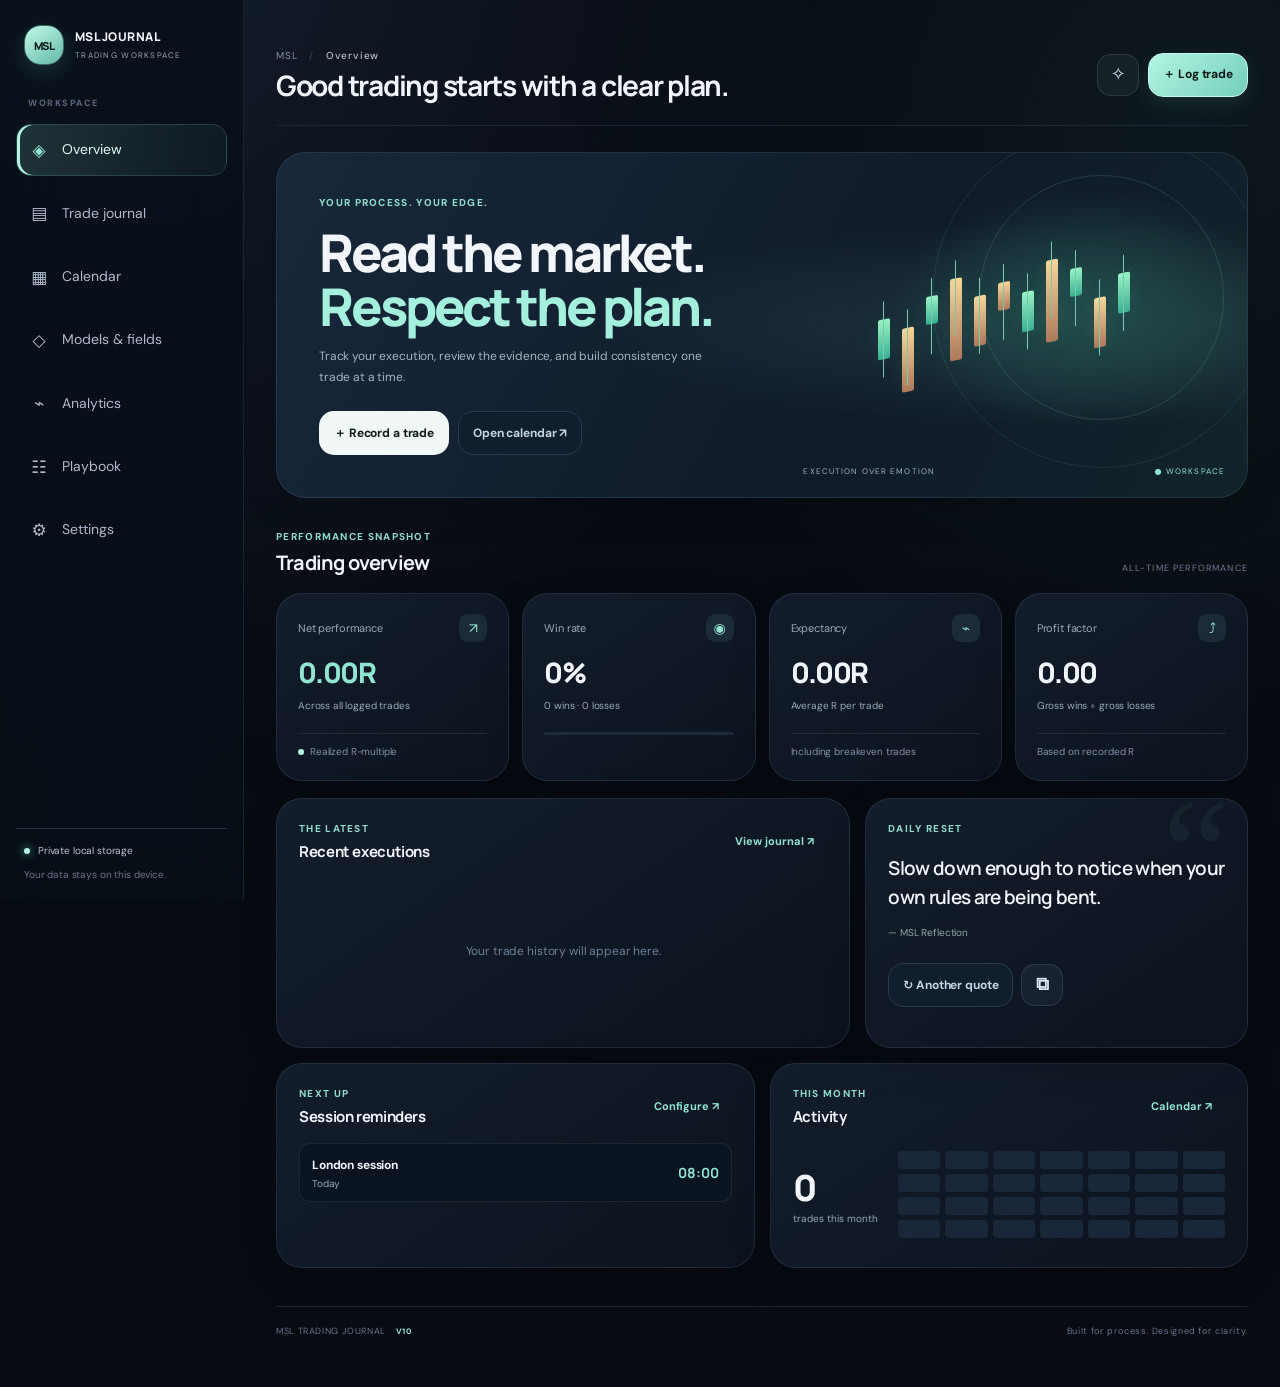
==== commit 686c7157: "Update index.html" ====
--- a/index.html
+++ b/index.html
@@ -1,19 +1,907 @@
-<!doctype html><html lang="en"><head><meta charset="utf-8"><meta name="viewport" content="width=device-width,initial-scale=1,viewport-fit=cover"><meta name="theme-color" content="#080d18"><meta name="description" content="MSL Trading Journal V10 Premium — a private, local-first trading workspace with an optional AI coach."><link rel="manifest" href="manifest.webmanifest"><link rel="icon" href="assets/icon.svg"><link rel="stylesheet" href="styles.css"><title>MSL Trading Journal V10 Premium</title></head><body>
-<div id="splash" class="splash"><div class="splash-logo">MSL<span>✦</span></div><div class="splash-line"></div><p>TRADING JOURNAL · V10 PREMIUM</p></div><div id="toast" class="toast"></div>
-<div class="app-shell"><aside class="sidebar"><a class="brand" href="#dashboard"><span class="brand-icon">MSL</span><span><b>MSL JOURNAL</b><small>AI TRADING WORKSPACE</small></span></a><div class="side-label">WORKSPACE</div><nav id="nav"><button class="nav-item active" data-page="dashboard"><i>◈</i>Overview</button><button class="nav-item" data-page="journal"><i>▤</i>Trade journal</button><button class="nav-item" data-page="calendar"><i>▦</i>Calendar</button><button class="nav-item" data-page="models"><i>◇</i>Models & fields</button><button class="nav-item" data-page="analytics"><i>⌁</i>Analytics</button><button class="nav-item" data-page="ai"><i>✧</i>MSL AI</button><button class="nav-item" data-page="playbook"><i>☷</i>Playbook</button><button class="nav-item" data-page="settings"><i>⚙</i>Settings</button></nav><div class="sidebar-bottom"><div class="local-badge"><span></span> Private local storage</div><p>Your data stays on this device.</p></div></aside>
-<main class="main"><header class="topbar"><div><div class="breadcrumb">MSL <span>/</span> <b id="crumb">Overview</b></div><h1 id="pageTitle">Good trading starts with a clear plan.</h1></div><div class="top-actions"><button class="icon-button" id="quoteButton" title="New quote">✧</button><button class="button primary" id="quickAdd">＋ <span>Log trade</span></button></div></header>
-<section id="page-dashboard" class="page active"><div class="welcome-card"><div class="welcome-copy"><span class="kicker">YOUR PROCESS. YOUR EDGE.</span><h2>Read the market.<br><em>Respect the plan.</em></h2><p>Track your execution, review the evidence, and build consistency one trade at a time.</p><div class="welcome-actions"><button class="button light" id="heroAdd">＋ Record a trade</button><button class="button subtle" data-goto="calendar">Open calendar ↗</button></div></div><div class="welcome-art"><div class="orbit orbit-a"></div><div class="orbit orbit-b"></div><div class="candles"><i></i><i></i><i></i><i></i><i></i><i></i><i></i><i></i><i></i><i></i><i></i></div><div class="art-caption">EXECUTION OVER EMOTION <span>● LIVE WORKSPACE</span></div></div></div>
-<div class="section-title"><div><span class="kicker">PERFORMANCE SNAPSHOT</span><h2>Trading overview</h2></div><span class="period-label" id="periodLabel">ALL-TIME PERFORMANCE</span></div><div class="stats-grid"><article class="stat-card"><div class="stat-top"><span>Net performance</span><span class="stat-icon">↗</span></div><strong id="netR">0.00R</strong><small id="netSub">Across all logged trades</small><div class="stat-foot"><span class="dot green"></span> Realized R-multiple</div></article><article class="stat-card"><div class="stat-top"><span>Win rate</span><span class="stat-icon">◉</span></div><strong id="winRate">0%</strong><small id="winSub">0 wins · 0 losses</small><div class="progress"><i id="winProgress"></i></div></article><article class="stat-card"><div class="stat-top"><span>Expectancy</span><span class="stat-icon">⌁</span></div><strong id="expectancy">0.00R</strong><small>Average R per trade</small><div class="stat-foot">Including breakeven trades</div></article><article class="stat-card"><div class="stat-top"><span>Profit factor</span><span class="stat-icon">⤴</span></div><strong id="profitFactor">0.00</strong><small>Gross wins ÷ gross losses</small><div class="stat-foot">Based on recorded R</div></article></div>
-<div class="dashboard-grid"><article class="card recent-card"><div class="card-heading"><div><span class="kicker">THE LATEST</span><h3>Recent executions</h3></div><button class="text-button" data-goto="journal">View journal ↗</button></div><div id="recentTrades" class="recent-list empty-state">Your trade history will appear here.</div></article><article class="card quote-card"><div class="quote-glyph">“</div><span class="kicker">DAILY RESET</span><blockquote id="quoteText">Discipline is choosing what matters most over what feels good now.</blockquote><p id="quoteSource">— MSL Journal</p><div class="quote-controls"><button class="button subtle" id="nextQuote">↻ Another quote</button><button class="icon-button" id="copyQuote" title="Copy quote">⧉</button></div></article></div>
-<div class="dashboard-grid lower-grid"><article class="card"><div class="card-heading"><div><span class="kicker">NEXT UP</span><h3>Session reminders</h3></div><button class="text-button" data-goto="settings">Configure ↗</button></div><div id="sessionPreview" class="session-preview"></div></article><article class="card"><div class="card-heading"><div><span class="kicker">THIS MONTH</span><h3>Activity</h3></div><button class="text-button" data-goto="calendar">Calendar ↗</button></div><div id="monthActivity" class="month-activity"></div></article></div></section>
-<section id="page-journal" class="page"><div class="page-intro"><div><span class="kicker">TRADE DATABASE</span><h2>Trade journal</h2><p>Every execution is evidence. Capture the setup, process, and outcome.</p></div><button class="button primary" id="newTrade">＋ New trade</button></div><div class="toolbar"><div class="search-box">⌕ <input id="searchTrades" placeholder="Search symbol, setup, notes…"></div><select id="filterResult"><option value="">All outcomes</option><option>Win</option><option>Loss</option><option>BE</option></select><select id="filterSetup"><option value="">All setups</option><option>Reversal</option><option>Continuation</option></select><button class="button secondary" id="exportBtn">⇩ Export</button></div><div class="table-shell"><table><thead><tr><th>Date</th><th>Symbol</th><th>Side</th><th>Setup</th><th>Session</th><th>Outcome</th><th>R multiple</th><th></th></tr></thead><tbody id="tradeRows"></tbody></table><div id="journalEmpty" class="empty-block hidden"><div>▤</div><h3>No trades found</h3><p>Log your first trade or adjust your filters.</p></div></div></section>
-<section id="page-calendar" class="page"><div class="page-intro"><div><span class="kicker">CONSISTENCY TRACKER</span><h2>Trading calendar</h2><p>Tap any date to review its trades or add a new entry.</p></div><button class="button primary" id="calendarAdd">＋ Add trade</button></div><div class="calendar-layout"><article class="card calendar-card"><div class="calendar-top"><button class="icon-button" id="prevMonth">‹</button><div><h3 id="calendarMonth">Month Year</h3><button class="text-button" id="todayBtn">Jump to today</button></div><button class="icon-button" id="nextMonth">›</button></div><div class="calendar-grid weekdays"><span>MON</span><span>TUE</span><span>WED</span><span>THU</span><span>FRI</span><span>SAT</span><span>SUN</span></div><div id="calendarDays" class="calendar-grid days"></div><div class="calendar-legend"><span><i class="legend-dot green"></i> Profitable day</span><span><i class="legend-dot red"></i> Losing day</span><span><i class="legend-dot blue"></i> Trade logged</span></div></article><article class="card selected-day-card"><span class="kicker">DAY REVIEW</span><h3 id="selectedDateTitle">Select a date</h3><p class="muted" id="selectedDateSummary">Choose a day on the calendar to see activity.</p><div id="dayTrades" class="day-trades"></div><button class="button secondary full" id="addSelectedDate">＋ Log trade for this day</button></article></div></section>
-<section id="page-models" class="page"><div class="page-intro"><div><span class="kicker">YOUR RULES, YOUR WAY</span><h2>Models & custom fields</h2><p>Build trading models and define exactly what you want to record in every journal entry.</p></div><button class="button primary" id="newModel">＋ New model</button></div><div class="two-col"><article class="card"><div class="card-heading"><div><span class="kicker">EXECUTION FRAMEWORKS</span><h3>My models</h3></div></div><div id="modelsList" class="models-list"></div></article><article class="card"><div class="card-heading"><div><span class="kicker">JOURNAL BUILDER</span><h3>Custom properties</h3></div><button class="button secondary" id="addField">＋ Add field</button></div><p class="muted">Create properties such as liquidity sweep, entry model, displacement, MSS, or any metric you track. Choose text, number, or both.</p><div id="customFields" class="custom-fields"></div><div class="builder-note">Changes appear in the trade form. Existing custom values are kept with their trade.</div></article></div></section>
-<section id="page-analytics" class="page"><div class="page-intro"><div><span class="kicker">MEASURE THE EDGE</span><h2>Performance analytics</h2><p>Review results by setup and liquidity condition. Journal data is only as reliable as the inputs.</p></div></div><div class="stats-grid analytics-grid"><article class="stat-card"><span>Trades logged</span><strong id="aTrades">0</strong><small>Total sample size</small></article><article class="stat-card"><span>Average winner</span><strong id="aAvgWin">0.00R</strong><small>Winning trades only</small></article><article class="stat-card"><span>Average loser</span><strong id="aAvgLoss">0.00R</strong><small>Losses only</small></article><article class="stat-card"><span>Best session</span><strong id="aBestSession">—</strong><small>By net R</small></article></div><div class="two-col"><article class="card"><div class="card-heading"><h3>Net R by setup</h3></div><div id="setupPerformance" class="metrics"></div></article><article class="card"><div class="card-heading"><h3>Net R by session</h3></div><div id="sessionPerformance" class="metrics"></div></article></div><article class="card"><div class="card-heading"><h3>Recent trade outcomes</h3></div><div id="outcomeBars" class="outcome-bars"></div></article></section>
-<section id="page-ai" class="page"><div class="page-intro"><div><span class="kicker">YOUR PERSONAL TRADING INTELLIGENCE</span><h2>MSL AI Studio</h2><p>Ask questions about your recorded trades, process, and liquidity-trading rules.</p></div><span class="ai-status" id="aiStatus">AI setup required</span></div><div class="ai-layout"><article class="card ai-chat-card"><div class="ai-fullscreen-banner"><span><b>MSL AI Workspace</b><small>Full-screen AI workspace · Tap × or press Esc to exit</small></span><button class="icon-button" id="aiExitFullscreen" type="button" aria-label="Exit full screen">×</button></div><div class="ai-chat-head"><div class="ai-avatar">MSL<span>AI</span></div><div><h3>Trading intelligence</h3><p class="muted">Journal-aware · Liquidity methodology · Evidence-first</p></div><div class="ai-head-actions"><button class="text-button" id="clearAiChat">Clear chat</button><button class="button secondary ai-fullscreen-toggle" id="aiFullscreen" type="button" aria-pressed="false">⛶ Open full screen</button></div></div><div id="aiMessages" class="ai-messages"><div class="ai-message assistant"><b>MSL AI</b><p>I can review your recorded trades, look for recurring execution patterns, and help you assess whether your journal matches your playbook. I will distinguish evidence from assumptions and will not promise profitable trades.</p></div></div><div class="ai-suggestions"><button class="ai-prompt">Analyze my trading performance</button><button class="ai-prompt">Review my liquidity setups</button><button class="ai-prompt">Find my recurring mistakes</button><button class="ai-prompt">Create my weekly review</button></div><form id="aiForm" class="ai-composer"><textarea id="aiInput" rows="2" maxlength="2500" placeholder="Ask MSL AI about your trading journal…" required></textarea><button class="button primary" id="aiSend" type="submit">Send ↗</button></form><p class="helper-text">Your trade records are sent to the configured AI service only when you submit a question. Avoid including passwords, account credentials, or other sensitive information.</p></article><aside class="card ai-side-card"><span class="kicker">YOUR DATA</span><h3>Journal context</h3><div class="ai-context-stat"><span>Recorded trades</span><b id="aiTradeCount">0</b></div><div class="ai-context-stat"><span>Reversal trades</span><b id="aiReversalCount">0</b></div><div class="ai-context-stat"><span>Continuation trades</span><b id="aiContinuationCount">0</b></div><div class="ai-context-stat"><span>Playbook</span><b id="aiPlaybookStatus">Not defined</b></div><div class="divider"></div><span class="kicker">QUICK ANALYSIS</span><button class="button secondary full ai-action" data-ai-action="weekly">Generate weekly review</button><button class="button secondary full ai-action" data-ai-action="rules">Check rule adherence</button><button class="button secondary full ai-action" data-ai-action="sessions">Compare sessions</button><div class="ai-notice"><b>Important</b><p>AI insights are based on what you recorded and can be wrong. Use them for review and education, not as guaranteed trade signals or financial advice.</p></div></aside></div></section><section id="page-playbook" class="page"><div class="page-intro"><div><span class="kicker">THE RULES YOU FOLLOW</span><h2>Trading playbook</h2><p>Keep your decision framework visible before the next setup appears.</p></div><button class="button primary" id="savePlaybook">Save playbook</button></div><article class="card playbook-card"><label>Core model<textarea id="pbCore" placeholder="Liquidity sweep → displacement → MSS → retracement → execution → next meaningful liquidity."></textarea></label><div class="two-col"><label>Reversal rules<textarea id="pbRev" placeholder="Conditions that must be true before a reversal entry."></textarea></label><label>Continuation rules<textarea id="pbCont" placeholder="Trend context, pullback zone, required sweep and confirmation."></textarea></label></div><div class="two-col"><label>Entry filters<textarea id="pbEntry" placeholder="Premium/discount, OB/FVG, session, confluence…"></textarea></label><label>Invalidation & targets<textarea id="pbRisk" placeholder="Invalidation level, risk, liquidity target and exit rules."></textarea></label></div></article></section>
-<section id="page-settings" class="page"><div class="page-intro"><div><span class="kicker">PERSONAL WORKSPACE</span><h2>Settings & reminders</h2><p>Customize session times, notifications, appearance, and your local data.</p></div></div><div class="settings-grid"><article class="card"><div class="card-heading"><div><span class="kicker">SESSION ALARMS</span><h3>Market session reminders</h3></div><span class="setting-icon">◷</span></div><p class="muted">Set the time you personally use for each session. Times use your device's local timezone.</p><div id="alarmSettings" class="alarm-settings"></div><div class="settings-actions"><button class="button primary" id="saveAlarms">Save session times</button><button class="button secondary" id="enableNotifications">Enable notifications</button></div><p class="helper-text" id="notificationStatus">Notifications are not enabled.</p><div class="divider"></div><label>Quote reminder frequency<select id="quoteFrequency"><option value="30">Every 30 minutes while open</option><option value="60">Every hour while open</option><option value="120">Every 2 hours while open</option><option value="240">Every 4 hours while open</option><option value="0">Only at session alarms</option></select></label><label class="toggle-row"><span><b>Motivational quote notifications</b><small>Bible verses and life / discipline quotes</small></span><input type="checkbox" id="quoteNotifications"></label><p class="helper-text">The app includes a pool of 100+ quotes. To avoid flooding your phone, notifications are controlled by your frequency setting, not sent 100 times per day.</p></article><article class="card"><div class="card-heading"><div><span class="kicker">DATA CONTROL</span><h3>Backup & privacy</h3></div><span class="setting-icon">⬡</span></div><div class="privacy-banner"><b>Local-first by design</b><p>Your journal is saved in this browser on this device. There is no Supabase connection, account, or login in V10.</p></div><button class="button secondary full spaced" id="backupBtn">⇩ Download full backup</button><label class="button secondary full import-button">⇧ Restore from backup<input type="file" id="restoreFile" accept="application/json"></label><button class="button secondary full spaced" id="requestPersistent">Protect local storage</button><div class="divider"></div><label>Display name<input id="displayName" placeholder="Trader"></label><label>Default market<input id="defaultMarket" placeholder="Forex / Crypto / Metals"></label><button class="button primary" id="saveProfile">Save preferences</button><div class="divider"></div><button class="button danger full" id="clearData">Clear all journal data</button><p class="helper-text">Clearing data is permanent. Download a backup first if you need to keep your history.</p></article></div></section>
-<footer class="footer"><span>MSL TRADING JOURNAL <b>V10 AI</b></span><span>Built for process. Designed for clarity.</span></footer></main></div>
-<div id="tradeModal" class="modal hidden"><div class="modal-panel modal-wide"><div class="modal-head"><div><span class="kicker">EXECUTION RECORD</span><h2 id="tradeModalTitle">Log a trade</h2></div><button class="icon-button close-modal">×</button></div><form id="tradeForm"><input type="hidden" id="tradeId"><div class="form-grid"><label>Date & time<input type="datetime-local" id="tDate" required></label><label>Symbol / pair<input id="tPair" placeholder="EURUSD, XAUUSD, ETHUSDT" required></label><label>Direction<select id="tDirection"><option>Long</option><option>Short</option></select></label><label>Setup type<select id="tSetup"><option>Reversal</option><option>Continuation</option><option>Breakout</option><option>Other</option></select></label><label>Session<select id="tSession"><option>London</option><option>New York</option><option>Asia</option><option>Overlap</option><option>Other</option></select></label><label>Outcome<select id="tResult"><option>Win</option><option>Loss</option><option>BE</option></select></label><label>R multiple<input type="number" id="tR" step="0.01" value="0" required></label><label>Risk (R)<input type="number" id="tRisk" step="0.1" min="0" value="1"></label><label class="span2">Model used<input id="tModel" placeholder="e.g. London liquidity reversal"></label><div id="customTradeFields" class="custom-trade-fields span2"></div><label class="span2">Trade screenshot / chart image<input type="file" id="tImageFile" accept="image/*" capture="environment"><small>Choose an image from your phone. Large images are resized before saving.</small></label><div id="imagePreview" class="image-preview span2"></div><label class="span2">Execution notes<textarea id="tNotes" placeholder="Why this setup? What confirmed it? What did you learn?"></textarea></label><div class="form-actions span2"><button type="button" class="button secondary close-modal">Cancel</button><button class="button primary">Save trade</button></div></div></form></div></div>
-<div id="modelModal" class="modal hidden"><div class="modal-panel"><div class="modal-head"><div><span class="kicker">MODEL BUILDER</span><h2 id="modelModalTitle">New model</h2></div><button class="icon-button close-model">×</button></div><form id="modelForm" class="form-grid"><input type="hidden" id="modelId"><label>Name<input id="modelName" required placeholder="London liquidity reversal"></label><label>Type<select id="modelType"><option>Reversal</option><option>Continuation</option><option>Both</option></select></label><label class="span2">Entry conditions<textarea id="modelEntry" placeholder="Sweep, displacement, MSS, retracement…"></textarea></label><label class="span2">Risk & targets<textarea id="modelRisk" placeholder="Invalidation and next meaningful liquidity."></textarea></label><div class="form-actions span2"><button type="button" class="button secondary close-model">Cancel</button><button class="button primary">Save model</button></div></form></div></div>
-<div id="fieldModal" class="modal hidden"><div class="modal-panel"><div class="modal-head"><div><span class="kicker">PROPERTY DESIGNER</span><h2 id="fieldModalTitle">Create property</h2></div><button class="icon-button close-field">×</button></div><form id="fieldForm" class="form-grid"><input type="hidden" id="fieldId"><label class="span2">Property name<input id="fieldName" required placeholder="Liquidity sweep"></label><label>Input type<select id="fieldType"><option value="text">Text</option><option value="number">Number</option><option value="both">Text + number</option></select></label><label>Required<select id="fieldRequired"><option value="no">Optional</option><option value="yes">Required</option></select></label><label class="span2">Hint / example<input id="fieldHint" placeholder="e.g. PDL, PDH, BSL, SSL"></label><label class="span2">Options (optional, comma-separated)<input id="fieldOptions" placeholder="PDH, PDL, BSL, SSL"></label><div class="form-actions span2"><button type="button" class="button secondary close-field">Cancel</button><button class="button primary">Save property</button></div></form></div></div>
-<script src="app.js"></script></body></html>
+<!doctype html>
+<html lang="en">
+<head>
+<meta charset="utf-8">
+<meta name="viewport" content="width=device-width,initial-scale=1,viewport-fit=cover">
+<meta name="theme-color" content="#080d18">
+<meta name="description" content="MSL Trading Journal V10 Premium — a private, local-first trading workspace.">
+<link rel="manifest" href="manifest.webmanifest">
+<link rel="icon" href="assets/icon.svg">
+<link rel="stylesheet" href="styles.css">
+<title>MSL Trading Journal V10 Premium</title>
+</head>
+
+<body>
+
+<div id="splash" class="splash">
+  <div class="splash-logo">MSL<span>✦</span></div>
+  <div class="splash-line"></div>
+  <p>TRADING JOURNAL · V10 PREMIUM</p>
+</div>
+
+<div id="toast" class="toast"></div>
+
+<div class="app-shell">
+
+<aside class="sidebar">
+
+  <a class="brand" href="#dashboard">
+    <span class="brand-icon">MSL</span>
+    <span>
+      <b>MSL JOURNAL</b>
+      <small>TRADING WORKSPACE</small>
+    </span>
+  </a>
+
+  <div class="side-label">WORKSPACE</div>
+
+  <nav id="nav">
+    <button class="nav-item active" data-page="dashboard">
+      <i>◈</i>Overview
+    </button>
+
+    <button class="nav-item" data-page="journal">
+      <i>▤</i>Trade journal
+    </button>
+
+    <button class="nav-item" data-page="calendar">
+      <i>▦</i>Calendar
+    </button>
+
+    <button class="nav-item" data-page="models">
+      <i>◇</i>Models & fields
+    </button>
+
+    <button class="nav-item" data-page="analytics">
+      <i>⌁</i>Analytics
+    </button>
+
+    <button class="nav-item" data-page="playbook">
+      <i>☷</i>Playbook
+    </button>
+
+    <button class="nav-item" data-page="settings">
+      <i>⚙</i>Settings
+    </button>
+  </nav>
+
+  <div class="sidebar-bottom">
+    <div class="local-badge">
+      <span></span> Private local storage
+    </div>
+    <p>Your data stays on this device.</p>
+  </div>
+
+</aside>
+
+<main class="main">
+
+<header class="topbar">
+  <div>
+    <div class="breadcrumb">
+      MSL <span>/</span> <b id="crumb">Overview</b>
+    </div>
+    <h1 id="pageTitle">Good trading starts with a clear plan.</h1>
+  </div>
+
+  <div class="top-actions">
+    <button class="icon-button" id="quoteButton" title="New quote">✧</button>
+    <button class="button primary" id="quickAdd">＋ <span>Log trade</span></button>
+  </div>
+</header>
+
+<!-- DASHBOARD -->
+
+<section id="page-dashboard" class="page active">
+
+  <div class="welcome-card">
+    <div class="welcome-copy">
+      <span class="kicker">YOUR PROCESS. YOUR EDGE.</span>
+
+      <h2>Read the market.<br><em>Respect the plan.</em></h2>
+
+      <p>
+        Track your execution, review the evidence,
+        and build consistency one trade at a time.
+      </p>
+
+      <div class="welcome-actions">
+        <button class="button light" id="heroAdd">＋ Record a trade</button>
+        <button class="button subtle" data-goto="calendar">Open calendar ↗</button>
+      </div>
+    </div>
+
+    <div class="welcome-art">
+      <div class="orbit orbit-a"></div>
+      <div class="orbit orbit-b"></div>
+
+      <div class="candles">
+        <i></i><i></i><i></i><i></i><i></i>
+        <i></i><i></i><i></i><i></i><i></i><i></i>
+      </div>
+
+      <div class="art-caption">
+        EXECUTION OVER EMOTION <span>● WORKSPACE</span>
+      </div>
+    </div>
+  </div>
+
+  <div class="section-title">
+    <div>
+      <span class="kicker">PERFORMANCE SNAPSHOT</span>
+      <h2>Trading overview</h2>
+    </div>
+    <span class="period-label" id="periodLabel">ALL-TIME PERFORMANCE</span>
+  </div>
+
+  <div class="stats-grid">
+
+    <article class="stat-card">
+      <div class="stat-top">
+        <span>Net performance</span>
+        <span class="stat-icon">↗</span>
+      </div>
+      <strong id="netR">0.00R</strong>
+      <small id="netSub">Across all logged trades</small>
+      <div class="stat-foot">
+        <span class="dot green"></span> Realized R-multiple
+      </div>
+    </article>
+
+    <article class="stat-card">
+      <div class="stat-top">
+        <span>Win rate</span>
+        <span class="stat-icon">◉</span>
+      </div>
+      <strong id="winRate">0%</strong>
+      <small id="winSub">0 wins · 0 losses</small>
+      <div class="progress"><i id="winProgress"></i></div>
+    </article>
+
+    <article class="stat-card">
+      <div class="stat-top">
+        <span>Expectancy</span>
+        <span class="stat-icon">⌁</span>
+      </div>
+      <strong id="expectancy">0.00R</strong>
+      <small>Average R per trade</small>
+      <div class="stat-foot">Including breakeven trades</div>
+    </article>
+
+    <article class="stat-card">
+      <div class="stat-top">
+        <span>Profit factor</span>
+        <span class="stat-icon">⤴</span>
+      </div>
+      <strong id="profitFactor">0.00</strong>
+      <small>Gross wins ÷ gross losses</small>
+      <div class="stat-foot">Based on recorded R</div>
+    </article>
+
+  </div>
+
+  <div class="dashboard-grid">
+
+    <article class="card recent-card">
+      <div class="card-heading">
+        <div>
+          <span class="kicker">THE LATEST</span>
+          <h3>Recent executions</h3>
+        </div>
+        <button class="text-button" data-goto="journal">View journal ↗</button>
+      </div>
+
+      <div id="recentTrades" class="recent-list empty-state">
+        Your trade history will appear here.
+      </div>
+    </article>
+
+    <article class="card quote-card">
+      <div class="quote-glyph">“</div>
+      <span class="kicker">DAILY RESET</span>
+
+      <blockquote id="quoteText">
+        Discipline is choosing what matters most over what feels good now.
+      </blockquote>
+
+      <p id="quoteSource">— MSL Journal</p>
+
+      <div class="quote-controls">
+        <button class="button subtle" id="nextQuote">↻ Another quote</button>
+        <button class="icon-button" id="copyQuote" title="Copy quote">⧉</button>
+      </div>
+    </article>
+
+  </div>
+
+  <div class="dashboard-grid lower-grid">
+
+    <article class="card">
+      <div class="card-heading">
+        <div>
+          <span class="kicker">NEXT UP</span>
+          <h3>Session reminders</h3>
+        </div>
+        <button class="text-button" data-goto="settings">Configure ↗</button>
+      </div>
+      <div id="sessionPreview" class="session-preview"></div>
+    </article>
+
+    <article class="card">
+      <div class="card-heading">
+        <div>
+          <span class="kicker">THIS MONTH</span>
+          <h3>Activity</h3>
+        </div>
+        <button class="text-button" data-goto="calendar">Calendar ↗</button>
+      </div>
+      <div id="monthActivity" class="month-activity"></div>
+    </article>
+
+  </div>
+
+</section>
+
+<!-- TRADE JOURNAL -->
+
+<section id="page-journal" class="page">
+
+  <div class="page-intro">
+    <div>
+      <span class="kicker">TRADE DATABASE</span>
+      <h2>Trade journal</h2>
+      <p>Every execution is evidence. Capture the setup, process, and outcome.</p>
+    </div>
+    <button class="button primary" id="newTrade">＋ New trade</button>
+  </div>
+
+  <div class="toolbar">
+    <div class="search-box">
+      ⌕ <input id="searchTrades" placeholder="Search symbol, setup, notes…">
+    </div>
+
+    <select id="filterResult">
+      <option value="">All outcomes</option>
+      <option>Win</option>
+      <option>Loss</option>
+      <option>BE</option>
+    </select>
+
+    <select id="filterSetup">
+      <option value="">All setups</option>
+      <option>Reversal</option>
+      <option>Continuation</option>
+    </select>
+
+    <button class="button secondary" id="exportBtn">⇩ Export</button>
+  </div>
+
+  <div class="table-shell">
+    <table>
+      <thead>
+        <tr>
+          <th>Date</th>
+          <th>Symbol</th>
+          <th>Side</th>
+          <th>Setup</th>
+          <th>Session</th>
+          <th>Outcome</th>
+          <th>R multiple</th>
+          <th></th>
+        </tr>
+      </thead>
+      <tbody id="tradeRows"></tbody>
+    </table>
+
+    <div id="journalEmpty" class="empty-block hidden">
+      <div>▤</div>
+      <h3>No trades found</h3>
+      <p>Log your first trade or adjust your filters.</p>
+    </div>
+  </div>
+
+</section>
+
+<!-- CALENDAR -->
+
+<section id="page-calendar" class="page">
+
+  <div class="page-intro">
+    <div>
+      <span class="kicker">CONSISTENCY TRACKER</span>
+      <h2>Trading calendar</h2>
+      <p>Tap any date to review its trades or add a new entry.</p>
+    </div>
+    <button class="button primary" id="calendarAdd">＋ Add trade</button>
+  </div>
+
+  <div class="calendar-layout">
+
+    <article class="card calendar-card">
+
+      <div class="calendar-top">
+        <button class="icon-button" id="prevMonth">‹</button>
+
+        <div>
+          <h3 id="calendarMonth">Month Year</h3>
+          <button class="text-button" id="todayBtn">Jump to today</button>
+        </div>
+
+        <button class="icon-button" id="nextMonth">›</button>
+      </div>
+
+      <div class="calendar-grid weekdays">
+        <span>MON</span><span>TUE</span><span>WED</span>
+        <span>THU</span><span>FRI</span><span>SAT</span><span>SUN</span>
+      </div>
+
+      <div id="calendarDays" class="calendar-grid days"></div>
+
+      <div class="calendar-legend">
+        <span><i class="legend-dot green"></i> Profitable day</span>
+        <span><i class="legend-dot red"></i> Losing day</span>
+        <span><i class="legend-dot blue"></i> Trade logged</span>
+      </div>
+
+    </article>
+
+    <article class="card selected-day-card">
+      <span class="kicker">DAY REVIEW</span>
+      <h3 id="selectedDateTitle">Select a date</h3>
+
+      <p class="muted" id="selectedDateSummary">
+        Choose a day on the calendar to see activity.
+      </p>
+
+      <div id="dayTrades" class="day-trades"></div>
+
+      <button class="button secondary full" id="addSelectedDate">
+        ＋ Log trade for this day
+      </button>
+    </article>
+
+  </div>
+
+</section>
+
+<!-- MODELS AND CUSTOM FIELDS -->
+
+<section id="page-models" class="page">
+
+  <div class="page-intro">
+    <div>
+      <span class="kicker">YOUR RULES, YOUR WAY</span>
+      <h2>Models & custom fields</h2>
+      <p>Build trading models and define exactly what you want to record in every journal entry.</p>
+    </div>
+    <button class="button primary" id="newModel">＋ New model</button>
+  </div>
+
+  <div class="two-col">
+
+    <article class="card">
+      <div class="card-heading">
+        <div>
+          <span class="kicker">EXECUTION FRAMEWORKS</span>
+          <h3>My models</h3>
+        </div>
+      </div>
+      <div id="modelsList" class="models-list"></div>
+    </article>
+
+    <article class="card">
+      <div class="card-heading">
+        <div>
+          <span class="kicker">JOURNAL BUILDER</span>
+          <h3>Custom properties</h3>
+        </div>
+        <button class="button secondary" id="addField">＋ Add field</button>
+      </div>
+
+      <p class="muted">
+        Create properties such as liquidity sweep, entry model,
+        displacement, MSS, or any metric you track.
+      </p>
+
+      <div id="customFields" class="custom-fields"></div>
+
+      <div class="builder-note">
+        Changes appear in the trade form. Existing custom values are kept with their trade.
+      </div>
+    </article>
+
+  </div>
+
+</section>
+
+<!-- ANALYTICS -->
+
+<section id="page-analytics" class="page">
+
+  <div class="page-intro">
+    <div>
+      <span class="kicker">MEASURE THE EDGE</span>
+      <h2>Performance analytics</h2>
+      <p>Review results by setup and liquidity condition. Journal data is only as reliable as the inputs.</p>
+    </div>
+  </div>
+
+  <div class="stats-grid analytics-grid">
+
+    <article class="stat-card">
+      <span>Trades logged</span>
+      <strong id="aTrades">0</strong>
+      <small>Total sample size</small>
+    </article>
+
+    <article class="stat-card">
+      <span>Average winner</span>
+      <strong id="aAvgWin">0.00R</strong>
+      <small>Winning trades only</small>
+    </article>
+
+    <article class="stat-card">
+      <span>Average loser</span>
+      <strong id="aAvgLoss">0.00R</strong>
+      <small>Losses only</small>
+    </article>
+
+    <article class="stat-card">
+      <span>Best session</span>
+      <strong id="aBestSession">—</strong>
+      <small>By net R</small>
+    </article>
+
+  </div>
+
+  <div class="two-col">
+
+    <article class="card">
+      <div class="card-heading"><h3>Net R by setup</h3></div>
+      <div id="setupPerformance" class="metrics"></div>
+    </article>
+
+    <article class="card">
+      <div class="card-heading"><h3>Net R by session</h3></div>
+      <div id="sessionPerformance" class="metrics"></div>
+    </article>
+
+  </div>
+
+  <article class="card">
+    <div class="card-heading"><h3>Recent trade outcomes</h3></div>
+    <div id="outcomeBars" class="outcome-bars"></div>
+  </article>
+
+</section>
+
+<!-- PLAYBOOK -->
+
+<section id="page-playbook" class="page">
+
+  <div class="page-intro">
+    <div>
+      <span class="kicker">THE RULES YOU FOLLOW</span>
+      <h2>Trading playbook</h2>
+      <p>Keep your decision framework visible before the next setup appears.</p>
+    </div>
+
+    <button class="button primary" id="savePlaybook">Save playbook</button>
+  </div>
+
+  <article class="card playbook-card">
+
+    <label>
+      Core model
+      <textarea id="pbCore" placeholder="Liquidity sweep → displacement → MSS → retracement → execution → next meaningful liquidity."></textarea>
+    </label>
+
+    <div class="two-col">
+
+      <label>
+        Reversal rules
+        <textarea id="pbRev" placeholder="Conditions that must be true before a reversal entry."></textarea>
+      </label>
+
+      <label>
+        Continuation rules
+        <textarea id="pbCont" placeholder="Trend context, pullback zone, required sweep and confirmation."></textarea>
+      </label>
+
+    </div>
+
+    <div class="two-col">
+
+      <label>
+        Entry filters
+        <textarea id="pbEntry" placeholder="Premium/discount, OB/FVG, session, confluence…"></textarea>
+      </label>
+
+      <label>
+        Invalidation & targets
+        <textarea id="pbRisk" placeholder="Invalidation level, risk, liquidity target and exit rules."></textarea>
+      </label>
+
+    </div>
+
+  </article>
+
+</section>
+
+<!-- SETTINGS -->
+
+<section id="page-settings" class="page">
+
+  <div class="page-intro">
+    <div>
+      <span class="kicker">PERSONAL WORKSPACE</span>
+      <h2>Settings & reminders</h2>
+      <p>Customize session times, notifications, appearance, and your local data.</p>
+    </div>
+  </div>
+
+  <div class="settings-grid">
+
+    <article class="card">
+
+      <div class="card-heading">
+        <div>
+          <span class="kicker">SESSION ALARMS</span>
+          <h3>Market session reminders</h3>
+        </div>
+        <span class="setting-icon">◷</span>
+      </div>
+
+      <p class="muted">
+        Set the time you personally use for each session.
+        Times use your device's local timezone.
+      </p>
+
+      <div id="alarmSettings" class="alarm-settings"></div>
+
+      <div class="settings-actions">
+        <button class="button primary" id="saveAlarms">Save session times</button>
+        <button class="button secondary" id="enableNotifications">Enable notifications</button>
+      </div>
+
+      <p class="helper-text" id="notificationStatus">
+        Notifications are not enabled.
+      </p>
+
+      <div class="divider"></div>
+
+      <label>
+        Quote reminder frequency
+        <select id="quoteFrequency">
+          <option value="30">Every 30 minutes while open</option>
+          <option value="60">Every hour while open</option>
+          <option value="120">Every 2 hours while open</option>
+          <option value="240">Every 4 hours while open</option>
+          <option value="0">Only at session alarms</option>
+        </select>
+      </label>
+
+      <label class="toggle-row">
+        <span>
+          <b>Motivational quote notifications</b>
+          <small>Verses and life / discipline quotes</small>
+        </span>
+        <input type="checkbox" id="quoteNotifications">
+      </label>
+
+      <p class="helper-text">
+        Quote reminders are controlled by your frequency setting.
+      </p>
+
+    </article>
+
+    <article class="card">
+
+      <div class="card-heading">
+        <div>
+          <span class="kicker">DATA CONTROL</span>
+          <h3>Backup & privacy</h3>
+        </div>
+        <span class="setting-icon">⬡</span>
+      </div>
+
+      <div class="privacy-banner">
+        <b>Local-first by design</b>
+        <p>
+          Your journal is saved in this browser on this device.
+          There is no Supabase connection, account, or login in V10.
+        </p>
+      </div>
+
+      <button class="button secondary full spaced" id="backupBtn">
+        ⇩ Download full backup
+      </button>
+
+      <label class="button secondary full import-button">
+        ⇧ Restore from backup
+        <input type="file" id="restoreFile" accept="application/json">
+      </label>
+
+      <button class="button secondary full spaced" id="requestPersistent">
+        Protect local storage
+      </button>
+
+      <div class="divider"></div>
+
+      <label>
+        Display name
+        <input id="displayName" placeholder="Trader">
+      </label>
+
+      <label>
+        Default market
+        <input id="defaultMarket" placeholder="Forex / Crypto / Metals">
+      </label>
+
+      <button class="button primary" id="saveProfile">Save preferences</button>
+
+      <div class="divider"></div>
+
+      <button class="button danger full" id="clearData">
+        Clear all journal data
+      </button>
+
+      <p class="helper-text">
+        Clearing data is permanent. Download a backup first if you need to keep your history.
+      </p>
+
+    </article>
+
+  </div>
+
+</section>
+
+<footer class="footer">
+  <span>MSL TRADING JOURNAL <b>V10</b></span>
+  <span>Built for process. Designed for clarity.</span>
+</footer>
+
+</main>
+</div>
+
+<!-- TRADE MODAL -->
+
+<div id="tradeModal" class="modal hidden">
+
+  <div class="modal-panel modal-wide">
+
+    <div class="modal-head">
+      <div>
+        <span class="kicker">EXECUTION RECORD</span>
+        <h2 id="tradeModalTitle">Log a trade</h2>
+      </div>
+      <button class="icon-button close-modal" type="button">×</button>
+    </div>
+
+    <form id="tradeForm">
+
+      <input type="hidden" id="tradeId">
+
+      <div class="form-grid">
+
+        <label>
+          Date & time
+          <input type="datetime-local" id="tDate" required>
+        </label>
+
+        <label>
+          Symbol / pair
+          <input id="tPair" placeholder="EURUSD, XAUUSD, ETHUSDT" required>
+        </label>
+
+        <label>
+          Direction
+          <select id="tDirection">
+            <option>Long</option>
+            <option>Short</option>
+          </select>
+        </label>
+
+        <label>
+          Setup type
+          <select id="tSetup">
+            <option>Reversal</option>
+            <option>Continuation</option>
+            <option>Breakout</option>
+            <option>Other</option>
+          </select>
+        </label>
+
+        <label>
+          Session
+          <select id="tSession">
+            <option>London</option>
+            <option>New York</option>
+            <option>Asia</option>
+            <option>Overlap</option>
+            <option>Other</option>
+          </select>
+        </label>
+
+        <label>
+          Outcome
+          <select id="tResult">
+            <option>Win</option>
+            <option>Loss</option>
+            <option>BE</option>
+          </select>
+        </label>
+
+        <label>
+          R multiple
+          <input type="number" id="tR" step="0.01" value="0" required>
+        </label>
+
+        <label>
+          Risk (R)
+          <input type="number" id="tRisk" step="0.1" min="0" value="1">
+        </label>
+
+        <label class="span2">
+          Model used
+          <input id="tModel" placeholder="e.g. London liquidity reversal">
+        </label>
+
+        <div id="customTradeFields" class="custom-trade-fields span2"></div>
+
+        <!-- UPDATED GALLERY UPLOAD -->
+
+        <label class="span2">
+          Trade screenshot / chart images
+
+          <input
+            type="file"
+            id="tImageFile"
+            accept="image/*"
+            multiple
+          >
+
+          <small>
+            Choose images from your phone's gallery.
+            The camera is not forced open.
+          </small>
+        </label>
+
+        <div id="imagePreview" class="image-preview span2"></div>
+
+        <label class="span2">
+          Execution notes
+          <textarea id="tNotes" placeholder="Why this setup? What confirmed it? What did you learn?"></textarea>
+        </label>
+
+        <div class="form-actions span2">
+          <button type="button" class="button secondary close-modal">Cancel</button>
+          <button class="button primary" type="submit">Save trade</button>
+        </div>
+
+      </div>
+
+    </form>
+
+  </div>
+
+</div>
+
+<!-- MODEL MODAL -->
+
+<div id="modelModal" class="modal hidden">
+
+  <div class="modal-panel">
+
+    <div class="modal-head">
+      <div>
+        <span class="kicker">MODEL BUILDER</span>
+        <h2 id="modelModalTitle">New model</h2>
+      </div>
+      <button class="icon-button close-model" type="button">×</button>
+    </div>
+
+    <form id="modelForm" class="form-grid">
+
+      <input type="hidden" id="modelId">
+
+      <label>
+        Name
+        <input id="modelName" required placeholder="London liquidity reversal">
+      </label>
+
+      <label>
+        Type
+        <select id="modelType">
+          <option>Reversal</option>
+          <option>Continuation</option>
+          <option>Both</option>
+        </select>
+      </label>
+
+      <label class="span2">
+        Entry conditions
+        <textarea id="modelEntry" placeholder="Sweep, displacement, MSS, retracement…"></textarea>
+      </label>
+
+      <label class="span2">
+        Risk & targets
+        <textarea id="modelRisk" placeholder="Invalidation and next meaningful liquidity."></textarea>
+      </label>
+
+      <div class="form-actions span2">
+        <button type="button" class="button secondary close-model">Cancel</button>
+        <button class="button primary" type="submit">Save model</button>
+      </div>
+
+    </form>
+
+  </div>
+
+</div>
+
+<!-- CUSTOM FIELD MODAL -->
+
+<div id="fieldModal" class="modal hidden">
+
+  <div class="modal-panel">
+
+    <div class="modal-head">
+      <div>
+        <span class="kicker">PROPERTY DESIGNER</span>
+        <h2 id="fieldModalTitle">Create property</h2>
+      </div>
+      <button class="icon-button close-field" type="button">×</button>
+    </div>
+
+    <form id="fieldForm" class="form-grid">
+
+      <input type="hidden" id="fieldId">
+
+      <label class="span2">
+        Property name
+        <input id="fieldName" required placeholder="Liquidity sweep">
+      </label>
+
+      <label>
+        Input type
+        <select id="fieldType">
+          <option value="text">Text</option>
+          <option value="number">Number</option>
+          <option value="both">Text + number</option>
+        </select>
+      </label>
+
+      <label>
+        Required
+        <select id="fieldRequired">
+          <option value="no">Optional</option>
+          <option value="yes">Required</option>
+        </select>
+      </label>
+
+      <label class="span2">
+        Hint / example
+        <input id="fieldHint" placeholder="e.g. PDL, PDH, BSL, SSL">
+      </label>
+
+      <label class="span2">
+        Options (optional, comma-separated)
+        <input id="fieldOptions" placeholder="PDH, PDL, BSL, SSL">
+      </label>
+
+      <div class="form-actions span2">
+        <button type="button" class="button secondary close-field">Cancel</button>
+        <button class="button primary" type="submit">Save property</button>
+      </div>
+
+    </form>
+
+  </div>
+
+</div>
+
+<script src="app.js"></script>
+
+</body>
+          </html>
